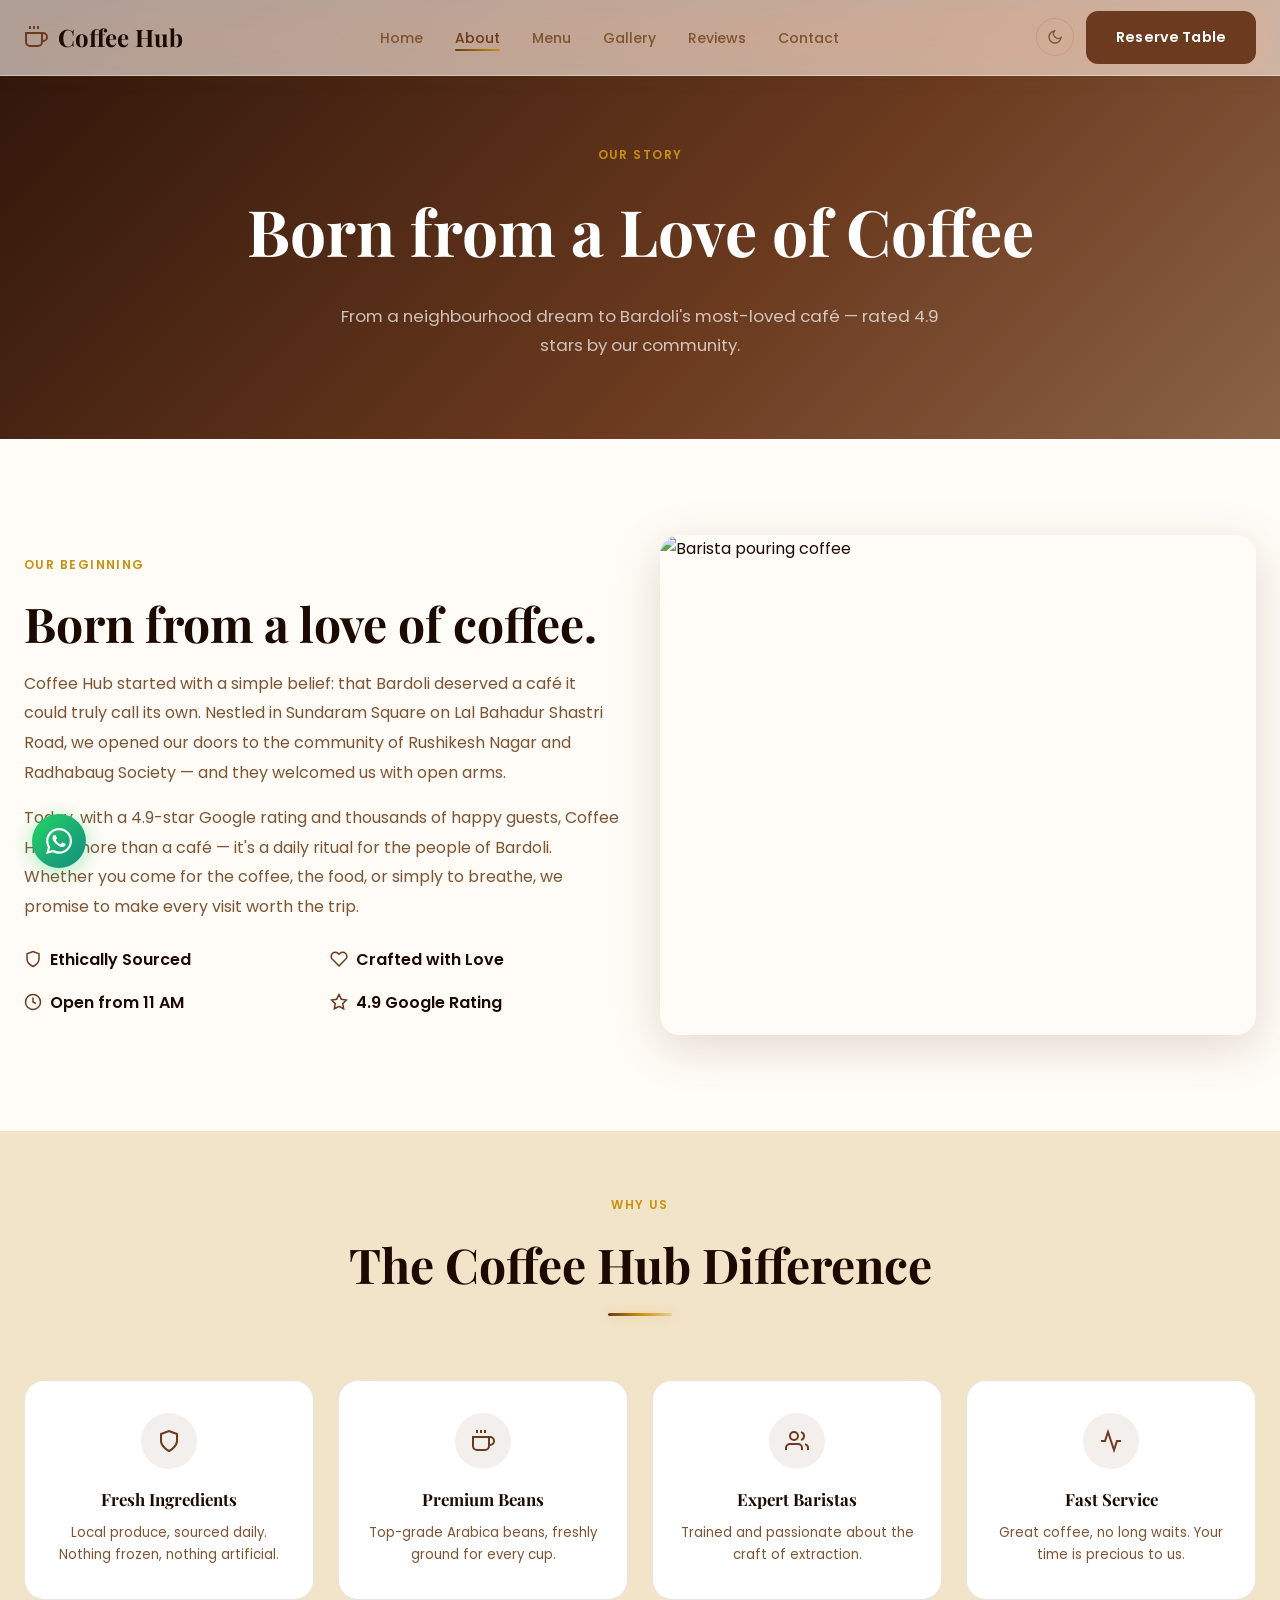
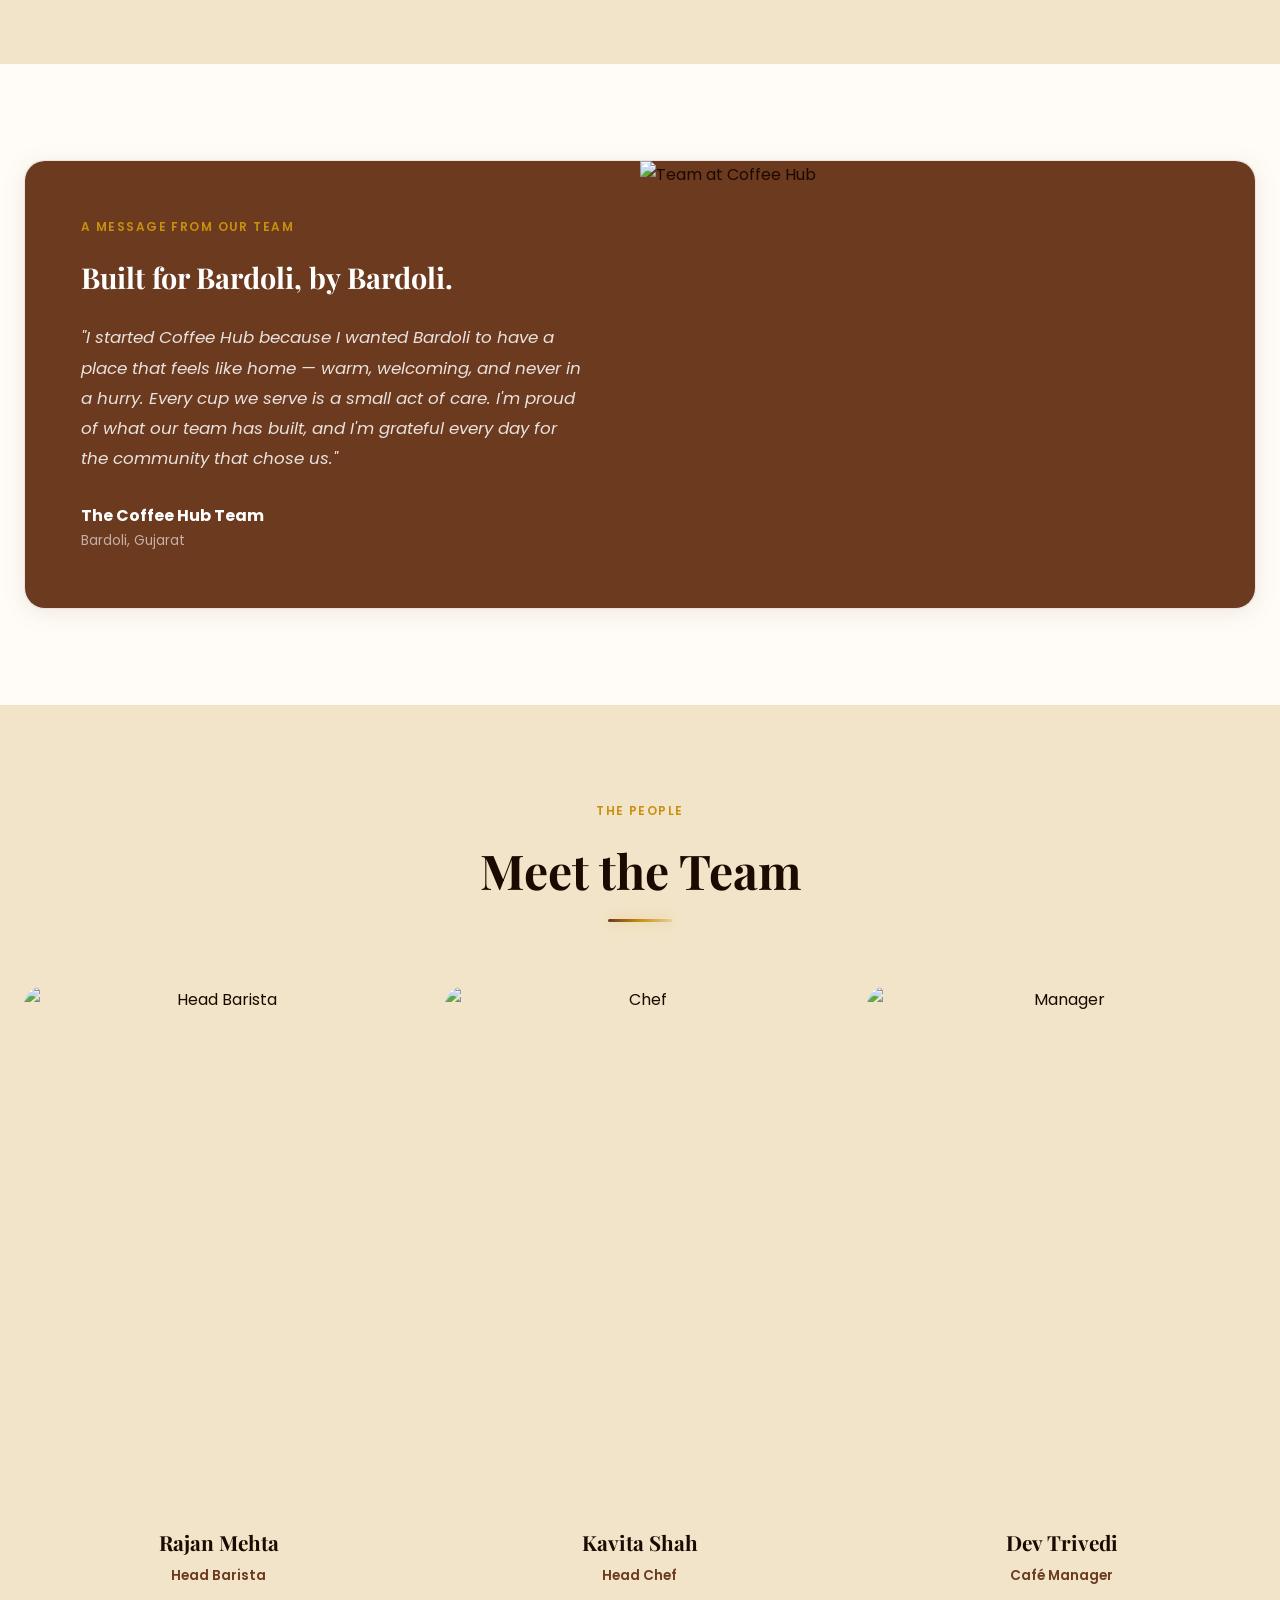
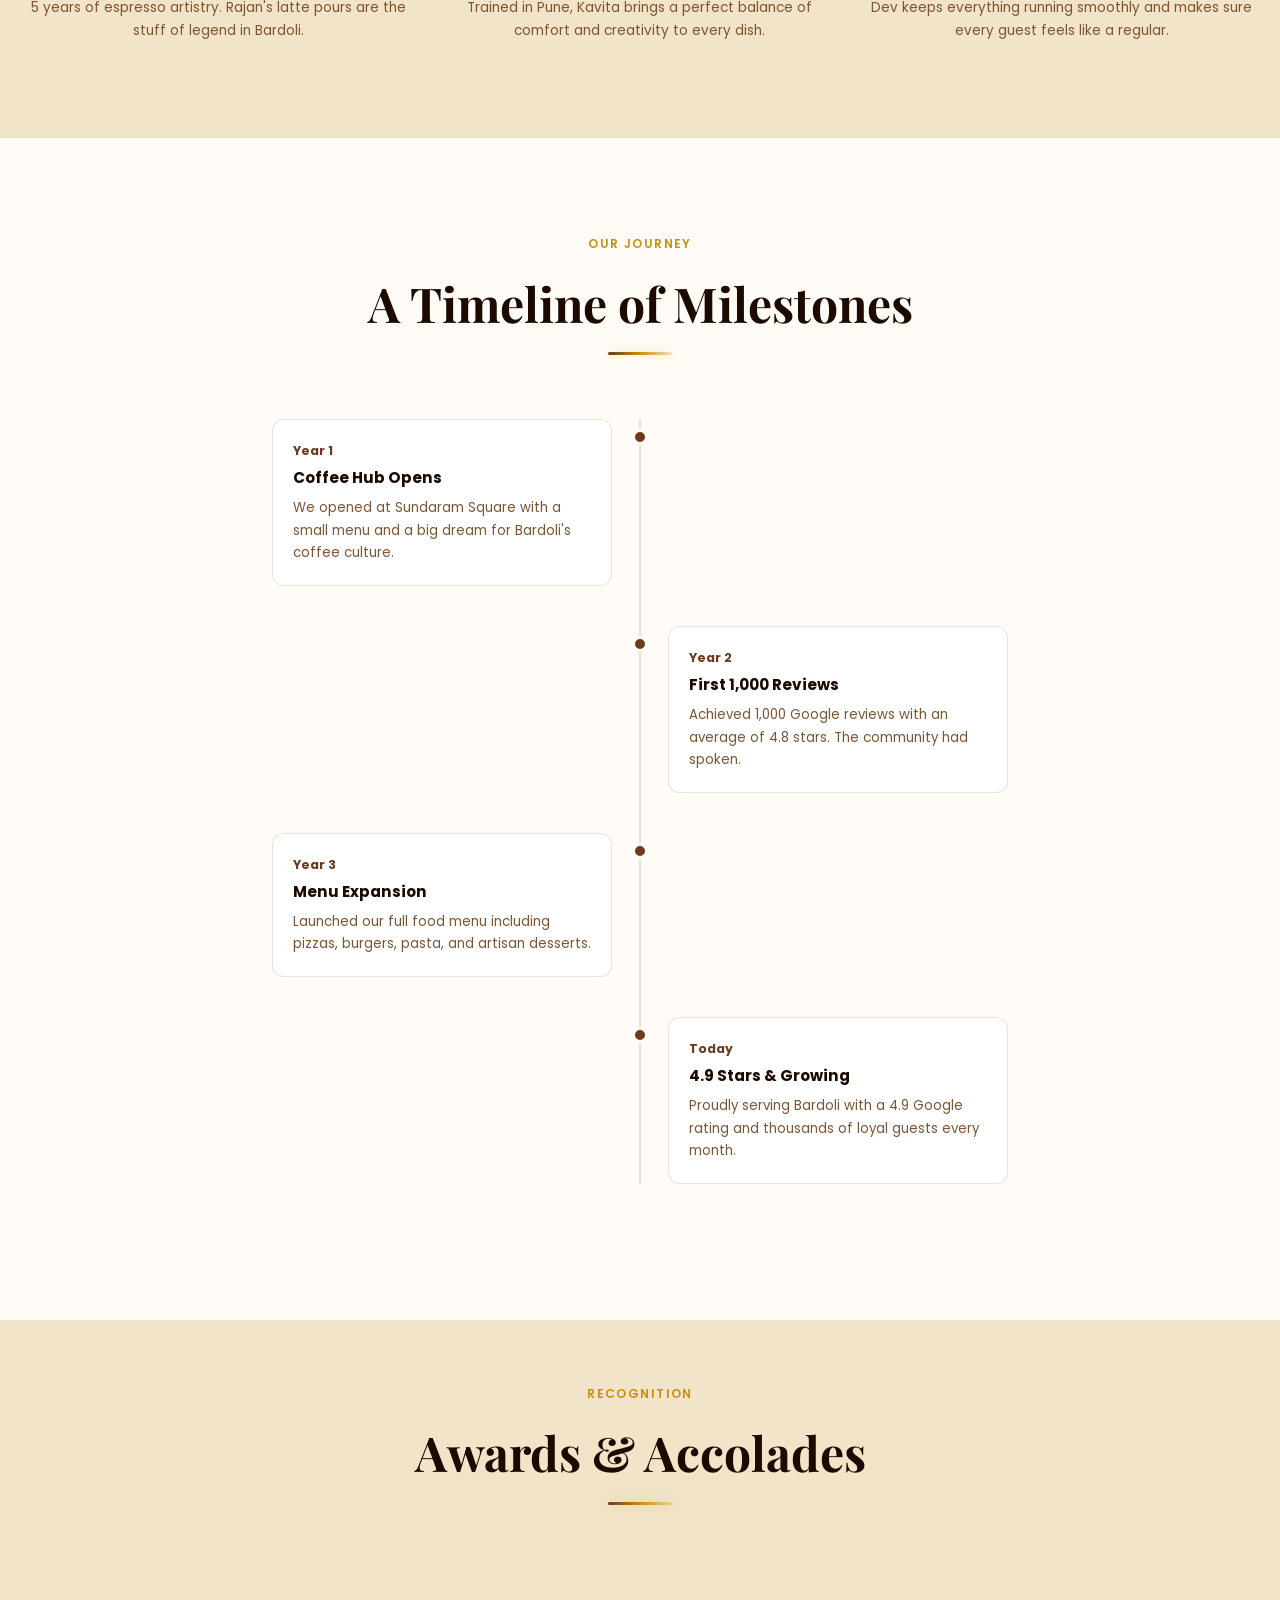
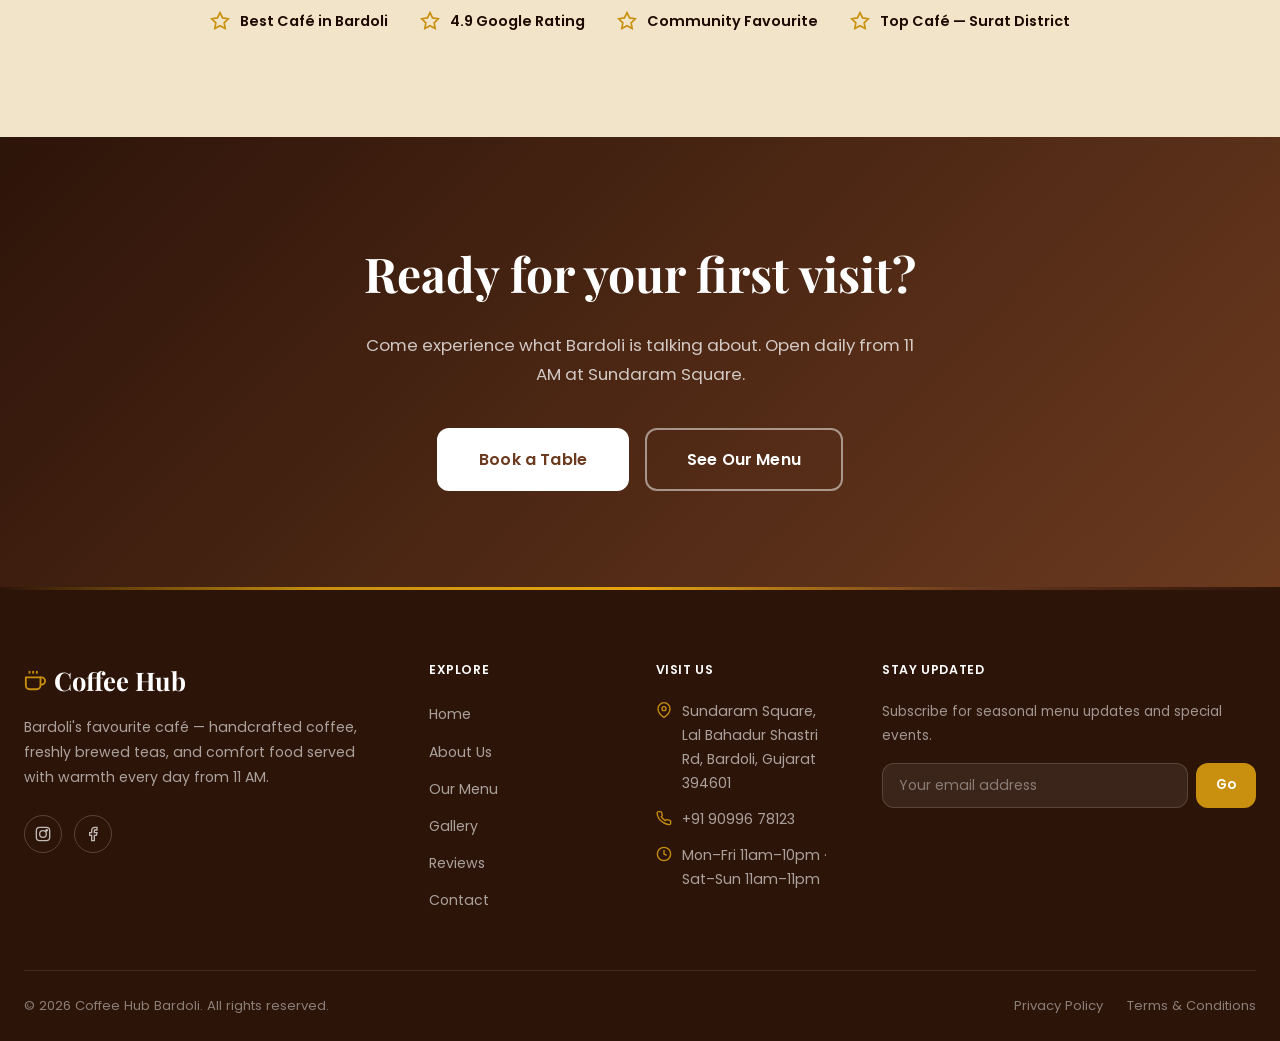
==== about.html @ a30bd694 "Add files via upload" ====
<!DOCTYPE html>
<html lang="en">

<head>
  <meta charset="UTF-8">
  <meta name="viewport" content="width=device-width, initial-scale=1.0">
  <title>About — Coffee Hub Bardoli</title>
  <meta name="description"
    content="Learn the story of Coffee Hub Bardoli — Bardoli's favourite 4.9-star café at Sundaram Square.">
  <link rel="icon" type="image/svg+xml" href="/favicon.svg">
  <link rel="preconnect" href="https://fonts.googleapis.com">
  <link rel="preconnect" href="https://fonts.gstatic.com" crossorigin>
  <link
    href="https://fonts.googleapis.com/css2?family=Playfair+Display:ital,wght@0,400;0,600;0,700;1,400&family=Poppins:wght@300;400;500;600&display=swap"
    rel="stylesheet">
  <link rel="stylesheet" href="/css/animations.css">
  <link rel="stylesheet" href="/css/style.css">
  <link rel="stylesheet" href="/css/responsive.css">
</head>

<body>

  <div id="loading-screen">
    <div class="loader-glow"></div>
    <div class="loader-inner">
      <div class="loader-icon-wrap">
        <div class="loader-ring"></div>
        <svg class="loader-cup-icon" viewBox="0 0 56 56" fill="none" width="56" height="56">
          <path d="M10 24h32l-4 22H14L10 24z" fill="rgba(200,144,14,0.9)"/>
          <path d="M42 30h5a7 7 0 0 1 0 14h-5" stroke="rgba(255,220,100,0.75)" stroke-width="2.5" stroke-linecap="round"/>
          <rect x="8" y="18" width="36" height="8" rx="4" fill="rgba(200,144,14,0.4)"/>
          <ellipse cx="26" cy="18" rx="13" ry="4" fill="rgba(255,255,255,0.1)"/>
        </svg>
        <div class="loader-steam-wrap">
          <div class="steam-wisp sw-1"></div>
          <div class="steam-wisp sw-2"></div>
          <div class="steam-wisp sw-3"></div>
        </div>
      </div>
      <h1 class="loader-logo-text"><span class="ll ll-1">C</span><span class="ll ll-2">o</span><span class="ll ll-3">f</span><span class="ll ll-4">f</span><span class="ll ll-5">e</span><span class="ll ll-6">e</span>&thinsp;<span class="ll ll-7">H</span><span class="ll ll-8">u</span><span class="ll ll-9">b</span></h1>
      <p class="loader-subtitle">Bardoli's Finest Café</p>
      <div class="loader-progress"><div class="loader-progress-fill"></div></div>
    </div>
  </div>
  <div id="scroll-progress"></div>

  <header class="navbar" id="navbar">
    <div class="nav-container">
      <a href="/" class="nav-logo"><svg width="24" height="24" viewBox="0 0 24 24" fill="none" stroke="currentColor"
          stroke-width="2">
          <path d="M18 8h1a4 4 0 0 1 0 8h-1" />
          <path d="M2 8h16v9a4 4 0 0 1-4 4H6a4 4 0 0 1-4-4V8z" />
          <line x1="6" y1="1" x2="6" y2="4" />
          <line x1="10" y1="1" x2="10" y2="4" />
          <line x1="14" y1="1" x2="14" y2="4" />
        </svg><span class="nav-logo-text">Coffee Hub</span></a>
      <nav>
        <ul class="nav-links">
          <li><a href="/">Home</a></li>
          <li><a href="/about.html" class="active">About</a></li>
          <li><a href="/menu.html">Menu</a></li>
          <li><a href="/gallery.html">Gallery</a></li>
          <li><a href="/reviews.html">Reviews</a></li>
          <li><a href="/contact.html">Contact</a></li>
        </ul>
      </nav>
      <div class="nav-actions"><button class="theme-btn" aria-label="Toggle theme"><svg class="theme-icon-moon"
            width="16" height="16" viewBox="0 0 24 24" fill="none" stroke="currentColor" stroke-width="2">
            <path d="M21 12.79A9 9 0 1 1 11.21 3 7 7 0 0 0 21 12.79z" />
          </svg><svg class="theme-icon-sun" width="16" height="16" viewBox="0 0 24 24" fill="none" stroke="currentColor"
            stroke-width="2" style="display:none">
            <circle cx="12" cy="12" r="5" />
            <line x1="12" y1="1" x2="12" y2="3" />
            <line x1="12" y1="21" x2="12" y2="23" />
          </svg></button><a href="/reservation.html" class="btn btn-primary">Reserve Table</a><button class="hamburger"
          id="hamburger" aria-label="Open menu"><span></span><span></span><span></span></button></div>
    </div>
  </header>
  <div class="mobile-menu-overlay" id="mobile-overlay"></div>
  <nav class="mobile-menu" id="mobile-menu"><a href="/">Home</a><a href="/about.html" class="active">About</a><a
      href="/menu.html">Menu</a><a href="/gallery.html">Gallery</a><a href="/reviews.html">Reviews</a><a
      href="/contact.html">Contact</a><a href="/reservation.html" class="btn btn-primary">Reserve a Table</a></nav>

  <!-- PAGE HEADER -->
  <div class="page-header">
    <div class="container page-header-content">
      <div class="page-header-tag">Our Story</div>
      <h1 class="page-header-title">Born from a Love of Coffee</h1>
      <p class="page-header-subtitle">From a neighbourhood dream to Bardoli's most-loved café — rated 4.9 stars by our
        community.</p>
    </div>
  </div>

  <!-- ORIGIN STORY -->
  <section class="section" style="background:var(--bg)">
    <div class="container">
      <div class="grid-2">
        <div class="reveal-left">
          <div class="section-tag">Our Beginning</div>
          <h2 class="section-title" style="text-align:left">Born from a love of coffee.</h2>
          <p style="color:var(--text-muted);margin-bottom:16px;line-height:1.85">Coffee Hub started with a simple
            belief: that Bardoli deserved a café it could truly call its own. Nestled in Sundaram Square on Lal Bahadur
            Shastri Road, we opened our doors to the community of Rushikesh Nagar and Radhabaug Society — and they
            welcomed us with open arms.</p>
          <p style="color:var(--text-muted);margin-bottom:24px;line-height:1.85">Today, with a 4.9-star Google rating
            and thousands of happy guests, Coffee Hub is more than a café — it's a daily ritual for the people of
            Bardoli. Whether you come for the coffee, the food, or simply to breathe, we promise to make every visit
            worth the trip.</p>
          <div style="display:grid;grid-template-columns:1fr 1fr;gap:16px;margin-top:24px">
            <div style="display:flex;align-items:center;gap:8px;font-weight:600"><svg width="18" height="18"
                viewBox="0 0 24 24" fill="none" stroke="var(--primary)" stroke-width="2">
                <path d="M12 22s8-4 8-10V5l-8-3-8 3v7c0 6 8 10 8 10z" />
              </svg>Ethically Sourced</div>
            <div style="display:flex;align-items:center;gap:8px;font-weight:600"><svg width="18" height="18"
                viewBox="0 0 24 24" fill="none" stroke="var(--primary)" stroke-width="2">
                <path
                  d="M20.84 4.61a5.5 5.5 0 0 0-7.78 0L12 5.67l-1.06-1.06a5.5 5.5 0 0 0-7.78 7.78l1.06 1.06L12 21.23l7.78-7.78 1.06-1.06a5.5 5.5 0 0 0 0-7.78z" />
              </svg>Crafted with Love</div>
            <div style="display:flex;align-items:center;gap:8px;font-weight:600"><svg width="18" height="18"
                viewBox="0 0 24 24" fill="none" stroke="var(--primary)" stroke-width="2">
                <circle cx="12" cy="12" r="10" />
                <polyline points="12 6 12 12 16 14" />
              </svg>Open from 11 AM</div>
            <div style="display:flex;align-items:center;gap:8px;font-weight:600"><svg width="18" height="18"
                viewBox="0 0 24 24" fill="none" stroke="var(--primary)" stroke-width="2">
                <polygon
                  points="12 2 15.09 8.26 22 9.27 17 14.14 18.18 21.02 12 17.77 5.82 21.02 7 14.14 2 9.27 8.91 8.26 12 2" />
              </svg>4.9 Google Rating</div>
          </div>
        </div>
        <div class="reveal-right">
          <img src="https://images.unsplash.com/photo-1600093463592-8e36ae95ef56?w=800&q=80"
            alt="Barista pouring coffee"
            style="border-radius:var(--radius-lg);width:100%;height:500px;object-fit:cover;box-shadow:var(--shadow-lg)">
        </div>
      </div>
    </div>
  </section>

  <!-- WHY CHOOSE US -->
  <section class="section-sm" style="background:var(--bg-light)">
    <div class="container">
      <div class="section-header reveal">
        <div class="section-tag">Why Us</div>
        <h2 class="section-title">The Coffee Hub Difference</h2>
        <div class="divider"></div>
      </div>
      <div class="diff-grid">
        <div class="diff-card reveal delay-100">
          <div class="diff-icon"><svg width="24" height="24" viewBox="0 0 24 24" fill="none" stroke="currentColor"
              stroke-width="2">
              <path d="M12 22s8-4 8-10V5l-8-3-8 3v7c0 6 8 10 8 10z" />
            </svg></div>
          <h3 class="diff-title">Fresh Ingredients</h3>
          <p class="diff-desc">Local produce, sourced daily. Nothing frozen, nothing artificial.</p>
        </div>
        <div class="diff-card reveal delay-200">
          <div class="diff-icon"><svg width="24" height="24" viewBox="0 0 24 24" fill="none" stroke="currentColor"
              stroke-width="2">
              <path d="M18 8h1a4 4 0 0 1 0 8h-1" />
              <path d="M2 8h16v9a4 4 0 0 1-4 4H6a4 4 0 0 1-4-4V8z" />
              <line x1="6" y1="1" x2="6" y2="4" />
              <line x1="10" y1="1" x2="10" y2="4" />
              <line x1="14" y1="1" x2="14" y2="4" />
            </svg></div>
          <h3 class="diff-title">Premium Beans</h3>
          <p class="diff-desc">Top-grade Arabica beans, freshly ground for every cup.</p>
        </div>
        <div class="diff-card reveal delay-300">
          <div class="diff-icon"><svg width="24" height="24" viewBox="0 0 24 24" fill="none" stroke="currentColor"
              stroke-width="2">
              <path d="M17 21v-2a4 4 0 0 0-4-4H5a4 4 0 0 0-4 4v2" />
              <circle cx="9" cy="7" r="4" />
              <path d="M23 21v-2a4 4 0 0 0-3-3.87" />
              <path d="M16 3.13a4 4 0 0 1 0 7.75" />
            </svg></div>
          <h3 class="diff-title">Expert Baristas</h3>
          <p class="diff-desc">Trained and passionate about the craft of extraction.</p>
        </div>
        <div class="diff-card reveal delay-400">
          <div class="diff-icon"><svg width="24" height="24" viewBox="0 0 24 24" fill="none" stroke="currentColor"
              stroke-width="2">
              <polyline points="22 12 18 12 15 21 9 3 6 12 2 12" />
            </svg></div>
          <h3 class="diff-title">Fast Service</h3>
          <p class="diff-desc">Great coffee, no long waits. Your time is precious to us.</p>
        </div>
      </div>
    </div>
  </section>

  <!-- FOUNDER MESSAGE -->
  <section class="section" style="background:var(--bg)">
    <div class="container">
      <div class="card reveal" style="overflow:visible">
        <div
          style="display:grid;grid-template-columns:1fr 1fr;border-radius:var(--radius-lg);overflow:hidden;background:var(--primary)">
          <div style="padding:56px;display:flex;flex-direction:column;justify-content:center">
            <div
              style="font-size:0.75rem;font-weight:600;letter-spacing:.12em;text-transform:uppercase;color:var(--accent);margin-bottom:16px">
              A Message from Our Team</div>
            <h2 style="font-family:var(--font-serif);font-size:1.8rem;color:#fff;margin-bottom:20px">Built for Bardoli,
              by Bardoli.</h2>
            <p
              style="color:rgba(255,255,255,.85);font-style:italic;font-size:1.05rem;line-height:1.8;margin-bottom:28px">
              "I started Coffee Hub because I wanted Bardoli to have a place that feels like home — warm, welcoming, and
              never in a hurry. Every cup we serve is a small act of care. I'm proud of what our team has built, and I'm
              grateful every day for the community that chose us."</p>
            <div>
              <div style="font-weight:700;color:#fff;font-size:1rem">The Coffee Hub Team</div>
              <div style="color:rgba(255,255,255,.6);font-size:.85rem">Bardoli, Gujarat</div>
            </div>
          </div>
          <div><img src="https://images.unsplash.com/photo-1556910103-1c02745a872f?w=800&q=80" alt="Team at Coffee Hub"
              style="width:100%;height:100%;object-fit:cover;min-height:400px"></div>
        </div>
      </div>
    </div>
  </section>

  <!-- TEAM -->
  <section class="section" style="background:var(--bg-light)">
    <div class="container">
      <div class="section-header reveal">
        <div class="section-tag">The People</div>
        <h2 class="section-title">Meet the Team</h2>
        <div class="divider"></div>
      </div>
      <div class="team-grid">
        <div class="team-card reveal delay-100">
          <div class="team-img-wrap"><img src="https://images.unsplash.com/photo-1554151228-14d9def656e4?w=600&q=80"
              alt="Head Barista">
            <div class="team-overlay"></div>
          </div>
          <h3 class="team-name">Rajan Mehta</h3>
          <div class="team-role">Head Barista</div>
          <p class="team-bio">5 years of espresso artistry. Rajan's latte pours are the stuff of legend in Bardoli.</p>
        </div>
        <div class="team-card reveal delay-200">
          <div class="team-img-wrap"><img src="https://images.unsplash.com/photo-1438761681033-6461ffad8d80?w=600&q=80"
              alt="Chef">
            <div class="team-overlay"></div>
          </div>
          <h3 class="team-name">Kavita Shah</h3>
          <div class="team-role">Head Chef</div>
          <p class="team-bio">Trained in Pune, Kavita brings a perfect balance of comfort and creativity to every dish.
          </p>
        </div>
        <div class="team-card reveal delay-300">
          <div class="team-img-wrap"><img src="https://images.unsplash.com/photo-1507003211169-0a1dd7228f2d?w=600&q=80"
              alt="Manager">
            <div class="team-overlay"></div>
          </div>
          <h3 class="team-name">Dev Trivedi</h3>
          <div class="team-role">Café Manager</div>
          <p class="team-bio">Dev keeps everything running smoothly and makes sure every guest feels like a regular.</p>
        </div>
      </div>
    </div>
  </section>

  <!-- TIMELINE -->
  <section class="section" style="background:var(--bg)">
    <div class="container">
      <div class="section-header reveal">
        <div class="section-tag">Our Journey</div>
        <h2 class="section-title">A Timeline of Milestones</h2>
        <div class="divider"></div>
      </div>
      <div class="timeline">
        <div class="timeline-item reveal">
          <div class="timeline-dot"></div>
          <div class="timeline-content">
            <div class="timeline-year">Year 1</div>
            <div class="timeline-title">Coffee Hub Opens</div>
            <div class="timeline-desc">We opened at Sundaram Square with a small menu and a big dream for Bardoli's
              coffee culture.</div>
          </div>
        </div>
        <div class="timeline-item reveal">
          <div class="timeline-dot"></div>
          <div class="timeline-content">
            <div class="timeline-year">Year 2</div>
            <div class="timeline-title">First 1,000 Reviews</div>
            <div class="timeline-desc">Achieved 1,000 Google reviews with an average of 4.8 stars. The community had
              spoken.</div>
          </div>
        </div>
        <div class="timeline-item reveal">
          <div class="timeline-dot"></div>
          <div class="timeline-content">
            <div class="timeline-year">Year 3</div>
            <div class="timeline-title">Menu Expansion</div>
            <div class="timeline-desc">Launched our full food menu including pizzas, burgers, pasta, and artisan
              desserts.</div>
          </div>
        </div>
        <div class="timeline-item reveal">
          <div class="timeline-dot"></div>
          <div class="timeline-content">
            <div class="timeline-year">Today</div>
            <div class="timeline-title">4.9 Stars &amp; Growing</div>
            <div class="timeline-desc">Proudly serving Bardoli with a 4.9 Google rating and thousands of loyal guests
              every month.</div>
          </div>
        </div>
      </div>
    </div>
  </section>

  <!-- AWARDS -->
  <section class="section-sm" style="background:var(--bg-light)">
    <div class="container">
      <div class="section-header reveal">
        <div class="section-tag">Recognition</div>
        <h2 class="section-title">Awards &amp; Accolades</h2>
        <div class="divider"></div>
      </div>
      <div class="awards-row reveal">
        <div class="award-item"><svg width="20" height="20" viewBox="0 0 24 24" fill="none" stroke="currentColor"
            stroke-width="2">
            <polygon
              points="12 2 15.09 8.26 22 9.27 17 14.14 18.18 21.02 12 17.77 5.82 21.02 7 14.14 2 9.27 8.91 8.26 12 2" />
          </svg>Best Café in Bardoli</div>
        <div class="award-item"><svg width="20" height="20" viewBox="0 0 24 24" fill="none" stroke="currentColor"
            stroke-width="2">
            <polygon
              points="12 2 15.09 8.26 22 9.27 17 14.14 18.18 21.02 12 17.77 5.82 21.02 7 14.14 2 9.27 8.91 8.26 12 2" />
          </svg>4.9 Google Rating</div>
        <div class="award-item"><svg width="20" height="20" viewBox="0 0 24 24" fill="none" stroke="currentColor"
            stroke-width="2">
            <polygon
              points="12 2 15.09 8.26 22 9.27 17 14.14 18.18 21.02 12 17.77 5.82 21.02 7 14.14 2 9.27 8.91 8.26 12 2" />
          </svg>Community Favourite</div>
        <div class="award-item"><svg width="20" height="20" viewBox="0 0 24 24" fill="none" stroke="currentColor"
            stroke-width="2">
            <polygon
              points="12 2 15.09 8.26 22 9.27 17 14.14 18.18 21.02 12 17.77 5.82 21.02 7 14.14 2 9.27 8.91 8.26 12 2" />
          </svg>Top Café — Surat District</div>
      </div>
    </div>
  </section>

  <!-- CTA -->
  <section class="cta-section">
    <div class="container cta-content reveal">
      <h2 class="cta-title">Ready for your first visit?</h2>
      <p class="cta-subtitle">Come experience what Bardoli is talking about. Open daily from 11 AM at Sundaram Square.
      </p>
      <div class="cta-actions"><a href="/reservation.html" class="btn btn-white btn-lg">Book a Table</a><a
          href="/menu.html" class="btn btn-outline btn-lg" style="border-color:rgba(255,255,255,.5);color:#fff">See Our
          Menu</a></div>
    </div>
  </section>

  <!-- FOOTER -->
  <footer class="footer">
    <div class="container">
      <div class="footer-grid">
        <div>
          <div class="footer-logo"><svg width="22" height="22" viewBox="0 0 24 24" fill="none" stroke="currentColor"
              stroke-width="2">
              <path d="M18 8h1a4 4 0 0 1 0 8h-1" />
              <path d="M2 8h16v9a4 4 0 0 1-4 4H6a4 4 0 0 1-4-4V8z" />
              <line x1="6" y1="1" x2="6" y2="4" />
              <line x1="10" y1="1" x2="10" y2="4" />
              <line x1="14" y1="1" x2="14" y2="4" />
            </svg>Coffee Hub</div>
          <p class="footer-desc">Bardoli's favourite café — handcrafted coffee, freshly brewed teas, and comfort food
            served with warmth every day from 11 AM.</p>
          <div class="social-links"><a href="#" class="social-link"><svg width="16" height="16" viewBox="0 0 24 24"
                fill="none" stroke="currentColor" stroke-width="2">
                <rect x="2" y="2" width="20" height="20" rx="5" />
                <circle cx="12" cy="12" r="5" />
                <circle cx="17.5" cy="6.5" r="1" fill="currentColor" />
              </svg></a><a href="#" class="social-link"><svg width="16" height="16" viewBox="0 0 24 24" fill="none"
                stroke="currentColor" stroke-width="2">
                <path d="M18 2h-3a5 5 0 0 0-5 5v3H7v4h3v8h4v-8h3l1-4h-4V7a1 1 0 0 1 1-1h3z" />
              </svg></a></div>
        </div>
        <div>
          <h4 class="footer-heading">Explore</h4>
          <ul class="footer-links">
            <li><a href="/">Home</a></li>
            <li><a href="/about.html">About Us</a></li>
            <li><a href="/menu.html">Our Menu</a></li>
            <li><a href="/gallery.html">Gallery</a></li>
            <li><a href="/reviews.html">Reviews</a></li>
            <li><a href="/contact.html">Contact</a></li>
          </ul>
        </div>
        <div>
          <h4 class="footer-heading">Visit Us</h4>
          <ul class="footer-contact">
            <li><svg width="16" height="16" viewBox="0 0 24 24" fill="none" stroke="currentColor" stroke-width="2">
                <path d="M21 10c0 7-9 13-9 13s-9-6-9-13a9 9 0 0 1 18 0z" />
                <circle cx="12" cy="10" r="3" />
              </svg>Sundaram Square, Lal Bahadur Shastri Rd, Bardoli, Gujarat 394601</li>
            <li><svg width="16" height="16" viewBox="0 0 24 24" fill="none" stroke="currentColor" stroke-width="2">
                <path
                  d="M22 16.92v3a2 2 0 0 1-2.18 2 19.79 19.79 0 0 1-8.63-3.07A19.5 19.5 0 0 1 4.69 13.27 19.79 19.79 0 0 1 1.61 4.7 2 2 0 0 1 3.6 2.48h3a2 2 0 0 1 2 1.72 12.84 12.84 0 0 0 .7 2.81 2 2 0 0 1-.45 2.11L7.91 10a16 16 0 0 0 6 6l.97-.97a2 2 0 0 1 2.11-.45 12.84 12.84 0 0 0 2.81.7A2 2 0 0 1 21.73 17z" />
              </svg>+91 90996 78123</li>
            <li><svg width="16" height="16" viewBox="0 0 24 24" fill="none" stroke="currentColor" stroke-width="2">
                <circle cx="12" cy="12" r="10" />
                <polyline points="12 6 12 12 16 14" />
              </svg>Mon–Fri 11am–10pm · Sat–Sun 11am–11pm</li>
          </ul>
        </div>
        <div>
          <h4 class="footer-heading">Stay Updated</h4>
          <p style="font-size:.85rem;color:rgba(255,255,255,.55);margin-bottom:16px">Subscribe for seasonal menu updates
            and special events.</p>
          <form class="newsletter-form"><input type="email" class="newsletter-input" placeholder="Your email address"
              required><button type="submit" class="newsletter-btn">Go</button></form>
        </div>
      </div>
      <div class="footer-bottom">
        <p>&copy; 2026 Coffee Hub Bardoli. All rights reserved.</p>
        <div class="footer-legal"><a href="#">Privacy Policy</a><a href="#">Terms &amp; Conditions</a></div>
      </div>
    </div>
  </footer>
  <button id="back-to-top" aria-label="Back to top"><svg width="20" height="20" viewBox="0 0 24 24" fill="none"
      stroke="currentColor" stroke-width="2.5">
      <polyline points="18 15 12 9 6 15" />
    </svg></button>
  <div id="cursor-glow"></div>
  <a id="whatsapp-btn" href="https://wa.me/919099678123?text=Hi%2C%20I%27d%20like%20to%20know%20more%20about%20Coffee%20Hub%20Bardoli!" target="_blank" rel="noopener" aria-label="Chat on WhatsApp">
    <svg viewBox="0 0 24 24" width="26" height="26" fill="currentColor"><path d="M17.472 14.382c-.297-.149-1.758-.867-2.03-.967-.273-.099-.471-.148-.67.15-.197.297-.767.966-.94 1.164-.173.199-.347.223-.644.075-.297-.15-1.255-.463-2.39-1.475-.883-.788-1.48-1.761-1.653-2.059-.173-.297-.018-.458.13-.606.134-.133.298-.347.446-.52.149-.174.198-.298.298-.497.099-.198.05-.371-.025-.52-.075-.149-.669-1.612-.916-2.207-.242-.579-.487-.5-.669-.51-.173-.008-.371-.01-.57-.01-.198 0-.52.074-.792.372-.272.297-1.04 1.016-1.04 2.479 0 1.462 1.065 2.875 1.213 3.074.149.198 2.096 3.2 5.077 4.487.709.306 1.262.489 1.694.625.712.227 1.36.195 1.871.118.571-.085 1.758-.719 2.006-1.413.248-.694.248-1.289.173-1.413-.074-.124-.272-.198-.57-.347m-5.421 7.403h-.004a9.87 9.87 0 01-5.031-1.378l-.361-.214-3.741.982.998-3.648-.235-.374a9.86 9.86 0 01-1.51-5.26c.001-5.45 4.436-9.884 9.888-9.884 2.64 0 5.122 1.03 6.988 2.898a9.825 9.825 0 012.893 6.994c-.003 5.45-4.437 9.884-9.885 9.884m8.413-18.297A11.815 11.815 0 0012.05 0C5.495 0 .16 5.335.157 11.892c0 2.096.547 4.142 1.588 5.945L.057 24l6.305-1.654a11.882 11.882 0 005.683 1.448h.005c6.554 0 11.89-5.335 11.893-11.893a11.821 11.821 0 00-3.48-8.413Z"/></svg>
  </a>
  <script src="/js/script.js"></script>
</body>

</html>
---- css/animations.css ----
/* =============================================
   COFFEE HUB BARDOLI — Animations
   ============================================= */

/* --- Loader Keyframes --- */
@keyframes loaderGlowPulse {
  0%, 100% { transform: translate(-50%, -50%) scale(1);    opacity: 0.7; }
  50%       { transform: translate(-50%, -50%) scale(1.22); opacity: 1;   }
}

@keyframes loaderSpin {
  to { transform: rotate(360deg); }
}

@keyframes loaderCupFloat {
  0%, 100% { transform: translateY(0px);  }
  50%       { transform: translateY(-8px); }
}

@keyframes loaderSteam {
  0%   { transform: translateY(0)     scaleX(1);   opacity: 0;   }
  15%  { opacity: 0.75; }
  70%  { opacity: 0.25; }
  100% { transform: translateY(-30px) scaleX(0.15); opacity: 0;  }
}

@keyframes loaderLetterIn {
  to { opacity: 1; transform: translateY(0); }
}

@keyframes loaderSubtitleIn {
  from { opacity: 0; transform: translateY(6px); }
  to   { opacity: 1; transform: translateY(0);   }
}

@keyframes blink {

  0%,
  100% {
    opacity: 1;
  }

  50% {
    opacity: 0;
  }
}

@keyframes loadBar {
  from {
    width: 0;
  }

  to {
    width: 100%;
  }
}

@keyframes fadeIn {
  from {
    opacity: 0;
  }

  to {
    opacity: 1;
  }
}

@keyframes fadeUp {
  from {
    opacity: 0;
    transform: translateY(30px);
  }

  to {
    opacity: 1;
    transform: translateY(0);
  }
}

@keyframes fadeDown {
  from {
    opacity: 0;
    transform: translateY(-20px);
  }

  to {
    opacity: 1;
    transform: translateY(0);
  }
}

@keyframes slideLeft {
  from {
    opacity: 0;
    transform: translateX(40px);
  }

  to {
    opacity: 1;
    transform: translateX(0);
  }
}

@keyframes slideRight {
  from {
    opacity: 0;
    transform: translateX(-40px);
  }

  to {
    opacity: 1;
    transform: translateX(0);
  }
}

@keyframes zoomIn {
  from {
    opacity: 0;
    transform: scale(0.92);
  }

  to {
    opacity: 1;
    transform: scale(1);
  }
}

@keyframes floatCup {

  0%,
  100% {
    transform: translateY(0) rotate(-4deg);
  }

  50% {
    transform: translateY(-18px) rotate(4deg);
  }
}

@keyframes ripple {
  0% {
    transform: scale(0);
    opacity: 0.6;
  }

  100% {
    transform: scale(3);
    opacity: 0;
  }
}

@keyframes shimmer {
  0% {
    background-position: -200% 0;
  }

  100% {
    background-position: 200% 0;
  }
}

@keyframes pulse {

  0%,
  100% {
    transform: scale(1);
  }

  50% {
    transform: scale(1.05);
  }
}

@keyframes spin {
  to {
    transform: rotate(360deg);
  }
}

@keyframes slideMenuIn {
  from {
    opacity: 0;
    transform: translateY(-10px);
  }

  to {
    opacity: 1;
    transform: translateY(0);
  }
}

/* --- Applied Animations --- */
.animate-fade-in {
  animation: fadeIn 0.8s ease both;
}

.animate-fade-up {
  animation: fadeUp 0.7s ease both;
}

.animate-fade-down {
  animation: fadeDown 0.6s ease both;
}

.animate-slide-left {
  animation: slideLeft 0.7s ease both;
}

.animate-slide-right {
  animation: slideRight 0.7s ease both;
}

.animate-zoom-in {
  animation: zoomIn 0.6s ease both;
}

/* Hero animations */
.hero-badge {
  animation: fadeDown 0.8s ease 0.2s both;
}

.hero-title {
  animation: fadeUp 0.9s ease 0.3s both;
}

.hero-typing {
  animation: fadeUp 0.9s ease 0.5s both;
}

.hero-actions {
  animation: fadeUp 0.9s ease 0.7s both;
}

/* Floating coffee cup */
.floating-cup {
  animation: floatCup 4s ease-in-out infinite;
  filter: drop-shadow(0 8px 16px rgba(107, 58, 31, 0.25));
}

/* Ripple button effect */
.btn {
  position: relative;
  overflow: hidden;
}

.btn .ripple-effect {
  position: absolute;
  border-radius: 50%;
  background: rgba(255, 255, 255, 0.25);
  pointer-events: none;
  animation: ripple 0.6s linear;
}

/* Delay helpers */
.delay-100 {
  animation-delay: 0.1s !important;
  transition-delay: 0.1s !important;
}

.delay-200 {
  animation-delay: 0.2s !important;
  transition-delay: 0.2s !important;
}

.delay-300 {
  animation-delay: 0.3s !important;
  transition-delay: 0.3s !important;
}

.delay-400 {
  animation-delay: 0.4s !important;
  transition-delay: 0.4s !important;
}

.delay-500 {
  animation-delay: 0.5s !important;
  transition-delay: 0.5s !important;
}

.delay-600 {
  animation-delay: 0.6s !important;
  transition-delay: 0.6s !important;
}

/* Skeleton loading */
.skeleton {
  background: linear-gradient(90deg, var(--bg-light) 25%, rgba(255, 255, 255, 0.5) 50%, var(--bg-light) 75%);
  background-size: 200% 100%;
  animation: shimmer 1.5s infinite;
  border-radius: var(--radius);
}

/* Hover effects */
.hover-lift {
  transition: transform 0.3s, box-shadow 0.3s;
}

.hover-lift:hover {
  transform: translateY(-6px);
  box-shadow: 0 12px 32px rgba(107, 58, 31, 0.18);
}

/* --- WhatsApp pulse --- */
@keyframes waPulse {
  0%, 100% { box-shadow: 0 4px 20px rgba(37, 211, 102, 0.4); }
  50%       { box-shadow: 0 4px 20px rgba(37, 211, 102, 0.4), 0 0 0 10px rgba(37, 211, 102, 0.1); }
}

/* --- Section tag shine sweep --- */
@keyframes tagShine {
  from { left: -120%; }
  to   { left:  150%; }
}

/* --- Hero scroll hint bounce --- */
@keyframes scrollHintBounce {
  0%, 100% { transform: translateX(-50%) translateY(0); opacity: 0.55; }
  50%       { transform: translateX(-50%) translateY(8px);  opacity: 0.9; }
}
---- css/style.css ----
/* =============================================
   COFFEE HUB BARDOLI — Main Stylesheet
   ============================================= */

/* --- CSS Variables --- */
:root {
  --primary: #6B3A1F;
  --primary-dark: #2D1409;
  --accent: #C8900E;
  --bg: #FFFCF7;
  --bg-light: #F2E4C8;
  --text: #1C0900;
  --text-muted: #7D5432;
  --card-bg: #FFFFFF;
  --border: rgba(107, 58, 31, 0.14);
  --shadow: 0 4px 24px rgba(107, 58, 31, 0.10);
  --shadow-lg: 0 12px 48px rgba(107, 58, 31, 0.18);
  --radius: 12px;
  --radius-lg: 20px;
  --font-serif: 'Playfair Display', Georgia, serif;
  --font-sans: 'Poppins', system-ui, sans-serif;
  --transition: all 0.3s cubic-bezier(0.4, 0, 0.2, 1);
  --navbar-height: 76px;
}

.dark {
  --bg: #130800;
  --bg-light: #1E0E04;
  --text: #F2E4C8;
  --text-muted: #C89040;
  --card-bg: #1C0E04;
  --border: rgba(200, 144, 14, 0.18);
  --shadow: 0 4px 24px rgba(0, 0, 0, 0.55);
  --shadow-lg: 0 12px 48px rgba(0, 0, 0, 0.70);
}

/* --- Reset & Base --- */
*,
*::before,
*::after {
  box-sizing: border-box;
  margin: 0;
  padding: 0;
}

html {
  scroll-behavior: smooth;
  font-size: 16px;
}

body {
  font-family: var(--font-sans);
  background: var(--bg);
  color: var(--text);
  line-height: 1.7;
  transition: background 0.3s, color 0.3s;
  overflow-x: hidden;
}

img {
  max-width: 100%;
  height: auto;
  display: block;
}

a {
  text-decoration: none;
  color: inherit;
}

ul {
  list-style: none;
}

input,
textarea,
select,
button {
  font-family: var(--font-sans);
}

/* --- Scroll Progress Bar --- */
#scroll-progress {
  position: fixed;
  top: 0;
  left: 0;
  height: 3px;
  background: linear-gradient(90deg, var(--primary), var(--accent));
  z-index: 9999;
  width: 0%;
  transition: width 0.1s linear;
}

/* --- Loading Screen --- */
#loading-screen {
  position: fixed;
  inset: 0;
  background: radial-gradient(ellipse at 50% 45%, #2D1C0A 0%, #160900 55%, #0C0400 100%);
  display: flex;
  align-items: center;
  justify-content: center;
  z-index: 10000;
  transition: opacity 0.65s ease, visibility 0.65s ease;
  overflow: hidden;
}

#loading-screen.hidden {
  opacity: 0;
  visibility: hidden;
  pointer-events: none;
}

.loader-glow {
  position: absolute;
  width: 560px;
  height: 560px;
  border-radius: 50%;
  background: radial-gradient(circle, rgba(200, 144, 14, 0.15) 0%, transparent 68%);
  top: 50%;
  left: 50%;
  transform: translate(-50%, -50%);
  animation: loaderGlowPulse 3.2s ease-in-out infinite;
  pointer-events: none;
}

.loader-inner {
  position: relative;
  display: flex;
  flex-direction: column;
  align-items: center;
}

.loader-icon-wrap {
  position: relative;
  width: 80px;
  height: 80px;
  display: flex;
  align-items: center;
  justify-content: center;
  margin-bottom: 36px;
}

.loader-ring {
  position: absolute;
  inset: -16px;
  border-radius: 50%;
  border: 1.5px solid transparent;
  border-top-color: rgba(200, 144, 14, 0.8);
  border-right-color: rgba(200, 144, 14, 0.25);
  animation: loaderSpin 2.2s linear infinite;
}

.loader-ring::after {
  content: '';
  position: absolute;
  inset: 8px;
  border-radius: 50%;
  border: 1px solid transparent;
  border-bottom-color: rgba(200, 144, 14, 0.45);
  animation: loaderSpin 1.6s linear infinite reverse;
}

.loader-cup-icon {
  animation: loaderCupFloat 2.6s ease-in-out infinite;
  filter: drop-shadow(0 6px 20px rgba(200, 144, 14, 0.45));
}

.loader-steam-wrap {
  position: absolute;
  top: -10px;
  left: 50%;
  transform: translateX(-50%);
  display: flex;
  gap: 9px;
}

.steam-wisp {
  width: 3px;
  border-radius: 3px;
  background: linear-gradient(to top, rgba(255, 255, 255, 0.55), transparent);
  animation: loaderSteam 1.9s ease-in-out infinite;
}

.sw-1 {
  height: 18px;
  animation-delay: 0s;
}

.sw-2 {
  height: 26px;
  animation-delay: 0.38s;
}

.sw-3 {
  height: 16px;
  animation-delay: 0.76s;
}

.loader-logo-text {
  font-family: var(--font-serif);
  font-size: clamp(2.5rem, 7vw, 3.5rem);
  font-weight: 700;
  color: #fff;
  letter-spacing: 0.03em;
  margin: 0 0 10px;
  display: flex;
  align-items: baseline;
  line-height: 1;
}

.ll {
  display: inline-block;
  opacity: 0;
  transform: translateY(22px);
  animation: loaderLetterIn 0.55s cubic-bezier(0.34, 1.4, 0.64, 1) forwards;
}

.ll-1 {
  animation-delay: 0.10s;
}

.ll-2 {
  animation-delay: 0.18s;
}

.ll-3 {
  animation-delay: 0.26s;
}

.ll-4 {
  animation-delay: 0.34s;
}

.ll-5 {
  animation-delay: 0.42s;
}

.ll-6 {
  animation-delay: 0.50s;
}

.ll-7 {
  animation-delay: 0.64s;
}

.ll-8 {
  animation-delay: 0.72s;
}

.ll-9 {
  animation-delay: 0.80s;
}

.loader-subtitle {
  font-size: 0.7rem;
  font-weight: 400;
  letter-spacing: 0.28em;
  text-transform: uppercase;
  color: rgba(200, 144, 14, 0.85);
  margin: 0 0 44px;
  opacity: 0;
  animation: loaderSubtitleIn 0.6s ease 1.1s forwards;
}

.loader-progress {
  width: 160px;
  height: 2px;
  background: rgba(255, 255, 255, 0.08);
  border-radius: 2px;
  overflow: hidden;
}

.loader-progress-fill {
  height: 100%;
  width: 0;
  background: linear-gradient(90deg, rgba(200, 144, 14, 0.4), #C8900E, rgba(255, 210, 80, 0.9));
  border-radius: 2px;
  animation: loadBar 2.1s cubic-bezier(0.4, 0, 0.2, 1) forwards;
  box-shadow: 0 0 10px rgba(200, 144, 14, 0.7);
}

/* --- Navbar (Glassmorphism) --- */
.navbar {
  position: fixed;
  top: 0;
  left: 0;
  right: 0;
  z-index: 1000;
  height: var(--navbar-height);
  transition: background 0.4s ease, box-shadow 0.4s ease, border-color 0.4s ease;
  background: rgba(255, 252, 247, 0.60);
  backdrop-filter: blur(22px) saturate(180%);
  -webkit-backdrop-filter: blur(22px) saturate(180%);
  border-bottom: 1px solid rgba(255, 255, 255, 0.35);
  box-shadow: 0 1px 0 rgba(107, 58, 31, 0.06), 0 4px 20px rgba(107, 58, 31, 0.05);
}

.navbar.scrolled {
  background: rgba(255, 252, 247, 0.85);
  border-bottom: 1px solid rgba(107, 58, 31, 0.13);
  box-shadow: 0 1px 0 rgba(107, 58, 31, 0.09), 0 8px 32px rgba(107, 58, 31, 0.10);
}

.dark .navbar {
  background: rgba(19, 8, 0, 0.55);
  border-bottom: 1px solid rgba(200, 144, 14, 0.10);
  box-shadow: 0 1px 0 rgba(200, 144, 14, 0.06), 0 4px 20px rgba(0, 0, 0, 0.28);
}

.dark .navbar.scrolled {
  background: rgba(19, 8, 0, 0.82);
  border-bottom: 1px solid rgba(200, 144, 14, 0.18);
  box-shadow: 0 1px 0 rgba(200, 144, 14, 0.09), 0 8px 32px rgba(0, 0, 0, 0.42);
}

.nav-container {
  max-width: 1280px;
  margin: 0 auto;
  padding: 0 24px;
  height: 100%;
  display: flex;
  align-items: center;
  justify-content: space-between;
}

.nav-logo {
  display: flex;
  align-items: center;
  gap: 10px;
  cursor: pointer;
  font-family: var(--font-serif);
  font-size: 1.5rem;
  font-weight: 700;
  color: var(--text);
  transition: color 0.2s;
}

.nav-logo svg {
  color: var(--primary);
  flex-shrink: 0;
}

.nav-logo:hover .nav-logo-text {
  color: var(--primary);
}

.nav-links {
  display: flex;
  align-items: center;
  gap: 32px;
}

.nav-links a {
  font-size: 0.875rem;
  font-weight: 500;
  color: var(--text-muted);
  transition: color 0.2s;
  position: relative;
}

.nav-links a::after {
  content: '';
  position: absolute;
  bottom: -3px;
  left: 0;
  right: 0;
  height: 2px;
  background: var(--primary);
  transform: scaleX(0);
  transition: transform 0.2s;
}

.nav-links a:hover,
.nav-links a.active {
  color: var(--primary);
}

.nav-links a:hover::after,
.nav-links a.active::after {
  transform: scaleX(1);
}

.nav-actions {
  display: flex;
  align-items: center;
  gap: 12px;
}

.theme-btn {
  width: 38px;
  height: 38px;
  border-radius: 50%;
  border: 1px solid var(--border);
  background: transparent;
  cursor: pointer;
  display: flex;
  align-items: center;
  justify-content: center;
  color: var(--text-muted);
  transition: var(--transition);
}

.theme-btn:hover {
  background: var(--bg-light);
  color: var(--primary);
}

.hamburger {
  display: none;
  flex-direction: column;
  gap: 5px;
  cursor: pointer;
  padding: 8px;
  background: none;
  border: none;
}

.hamburger span {
  display: block;
  width: 24px;
  height: 2px;
  background: var(--text);
  border-radius: 2px;
  transition: var(--transition);
}

.hamburger.open span:nth-child(1) {
  transform: translateY(7px) rotate(45deg);
}

.hamburger.open span:nth-child(2) {
  opacity: 0;
}

.hamburger.open span:nth-child(3) {
  transform: translateY(-7px) rotate(-45deg);
}

/* Mobile Menu */
.mobile-menu {
  position: fixed;
  top: 0;
  right: -100%;
  bottom: 0;
  width: 85%;
  max-width: 340px;
  background: var(--card-bg);
  z-index: 999;
  padding: 100px 32px 32px;
  display: flex;
  flex-direction: column;
  gap: 8px;
  transition: right 0.35s cubic-bezier(0.4, 0, 0.2, 1);
  box-shadow: -8px 0 32px rgba(0, 0, 0, 0.15);
}

.mobile-menu.open {
  right: 0;
}

.mobile-menu-overlay {
  position: fixed;
  inset: 0;
  background: rgba(0, 0, 0, 0.5);
  z-index: 998;
  opacity: 0;
  visibility: hidden;
  transition: opacity 0.3s, visibility 0.3s;
}

.mobile-menu-overlay.open {
  opacity: 1;
  visibility: visible;
}

.mobile-menu a {
  font-size: 1.2rem;
  font-weight: 500;
  color: var(--text-muted);
  padding: 12px 0;
  border-bottom: 1px solid var(--border);
  display: block;
  transition: color 0.2s;
}

.mobile-menu a:hover,
.mobile-menu a.active {
  color: var(--primary);
}

.mobile-menu .btn {
  margin-top: 24px;
  text-align: center;
  display: block;
}

/* --- Buttons --- */
.btn {
  display: inline-flex;
  align-items: center;
  justify-content: center;
  gap: 8px;
  padding: 12px 28px;
  border-radius: var(--radius);
  font-weight: 600;
  font-size: 0.9rem;
  cursor: pointer;
  border: 2px solid transparent;
  transition: var(--transition);
  letter-spacing: 0.01em;
  white-space: nowrap;
}

.btn-primary {
  background: var(--primary);
  color: #fff;
  border-color: var(--primary);
}

.btn-primary:hover {
  background: var(--primary-dark);
  border-color: var(--primary-dark);
  transform: translateY(-2px);
  box-shadow: 0 8px 24px rgba(107, 58, 31, 0.3);
}

.btn-outline {
  background: transparent;
  color: var(--primary);
  border-color: var(--primary);
}

.btn-outline:hover {
  background: var(--primary);
  color: #fff;
  transform: translateY(-2px);
}

.btn-white {
  background: #fff;
  color: var(--primary);
  border-color: #fff;
}

.btn-white:hover {
  background: var(--accent);
  border-color: var(--accent);
  color: #fff;
}

.btn-lg {
  padding: 16px 40px;
  font-size: 1rem;
}

/* --- Section Layout --- */
.section {
  padding: 96px 0;
}

.section-sm {
  padding: 64px 0;
}

.container {
  max-width: 1280px;
  margin: 0 auto;
  padding: 0 24px;
}

.section-header {
  text-align: center;
  margin-bottom: 64px;
}

.section-tag {
  display: inline-block;
  font-size: 0.75rem;
  font-weight: 600;
  letter-spacing: 0.12em;
  text-transform: uppercase;
  color: var(--accent);
  margin-bottom: 12px;
}

.section-title {
  font-family: var(--font-serif);
  font-size: clamp(2rem, 4vw, 3rem);
  font-weight: 700;
  color: var(--text);
  line-height: 1.2;
  margin-bottom: 16px;
}

.section-subtitle {
  color: var(--text-muted);
  font-size: 1.05rem;
  max-width: 600px;
  margin: 0 auto;
}

.divider {
  width: 56px;
  height: 3px;
  background: linear-gradient(90deg, var(--primary), var(--accent));
  margin: 20px auto 0;
  border-radius: 2px;
}

/* --- Cards --- */
.card {
  background: var(--card-bg);
  border: 1px solid var(--border);
  border-radius: var(--radius-lg);
  box-shadow: var(--shadow);
  transition: var(--transition);
  overflow: hidden;
}

.card:hover {
  transform: translateY(-4px);
  box-shadow: var(--shadow-lg);
  border-color: rgba(107, 58, 31, 0.3);
}

/* --- Back To Top --- */
#back-to-top {
  position: fixed;
  bottom: 32px;
  right: 32px;
  width: 48px;
  height: 48px;
  background: var(--primary);
  color: #fff;
  border-radius: 50%;
  border: none;
  cursor: pointer;
  display: flex;
  align-items: center;
  justify-content: center;
  box-shadow: 0 4px 16px rgba(107, 58, 31, 0.4);
  z-index: 500;
  opacity: 0;
  visibility: hidden;
  transform: translateY(16px);
  transition: all 0.3s;
}

#back-to-top.visible {
  opacity: 1;
  visibility: visible;
  transform: translateY(0);
}

#back-to-top:hover {
  background: var(--primary-dark);
  transform: translateY(-3px);
}

/* --- Hero --- */
.hero {
  position: relative;
  min-height: 100dvh;
  display: flex;
  align-items: center;
  justify-content: center;
  overflow: hidden;
}

.hero-bg {
  position: absolute;
  inset: 0;
  background-size: cover;
  background-position: center;
  background-attachment: fixed;
}

.hero-bg::after {
  content: '';
  position: absolute;
  inset: 0;
  background: linear-gradient(180deg, rgba(20, 10, 0, 0.55) 0%, rgba(20, 10, 0, 0.7) 60%, var(--bg) 100%);
}

.hero-content {
  position: relative;
  z-index: 2;
  text-align: center;
  padding: 0 24px;
  max-width: 860px;
  margin: 0 auto;
  padding-top: var(--navbar-height);
}

.hero-badge {
  display: inline-block;
  padding: 6px 18px;
  border-radius: 99px;
  border: 1px solid rgba(255, 255, 255, 0.3);
  background: rgba(255, 255, 255, 0.08);
  backdrop-filter: blur(8px);
  color: rgba(255, 255, 255, 0.9);
  font-size: 0.75rem;
  font-weight: 600;
  letter-spacing: 0.12em;
  text-transform: uppercase;
  margin-bottom: 24px;
}

.hero-title {
  font-family: var(--font-serif);
  font-size: clamp(3.5rem, 9vw, 7rem);
  font-weight: 700;
  color: #fff;
  line-height: 1.05;
  margin-bottom: 20px;
  text-shadow: 0 2px 20px rgba(0, 0, 0, 0.3);
}

.hero-typing {
  font-size: clamp(1.1rem, 2.5vw, 1.6rem);
  color: rgba(255, 255, 255, 0.85);
  font-style: italic;
  font-weight: 300;
  margin-bottom: 40px;
  min-height: 2.2em;
  display: flex;
  align-items: center;
  justify-content: center;
}

.cursor {
  display: inline-block;
  width: 2px;
  height: 1.2em;
  background: var(--accent);
  margin-left: 2px;
  animation: blink 1s infinite;
}

.hero-actions {
  display: flex;
  gap: 16px;
  justify-content: center;
  flex-wrap: wrap;
}

/* --- Featured Categories --- */
.categories-grid {
  display: grid;
  grid-template-columns: repeat(auto-fit, minmax(160px, 1fr));
  gap: 20px;
}

.category-card {
  background: var(--card-bg);
  border: 1px solid var(--border);
  border-radius: var(--radius-lg);
  padding: 32px 20px;
  text-align: center;
  transition: var(--transition);
  cursor: pointer;
}

.category-card:hover {
  border-color: var(--primary);
  transform: translateY(-6px);
  box-shadow: 0 12px 36px rgba(107, 58, 31, 0.15);
}

.category-icon {
  width: 64px;
  height: 64px;
  border-radius: 50%;
  background: rgba(107, 58, 31, 0.08);
  display: flex;
  align-items: center;
  justify-content: center;
  margin: 0 auto 16px;
  font-size: 1.8rem;
  transition: var(--transition);
}

.category-card:hover .category-icon {
  background: var(--primary);
  transform: scale(1.1);
}

.category-name {
  font-family: var(--font-serif);
  font-size: 1rem;
  font-weight: 600;
  color: var(--text);
  margin-bottom: 4px;
}

.category-desc {
  font-size: 0.78rem;
  color: var(--text-muted);
}

/* --- Menu Cards --- */
.menu-grid {
  display: grid;
  grid-template-columns: repeat(auto-fill, minmax(280px, 1fr));
  gap: 28px;
}

.menu-card {
  display: flex;
  flex-direction: column;
  overflow: hidden;
  height: 100%;
}

.menu-card:hover {
  transform: translateY(-6px);
  box-shadow: var(--shadow-lg);
}

.menu-card-img {
  position: relative;
  height: 220px;
  overflow: hidden;
}

.menu-card-img img {
  width: 100%;
  height: 100%;
  object-fit: cover;
  transition: transform 0.6s ease;
}

.menu-card:hover .menu-card-img img {
  transform: scale(1.08);
}

.menu-card-price {
  position: absolute;
  top: 14px;
  right: 14px;
  background: rgba(255, 255, 255, 0.95);
  backdrop-filter: blur(8px);
  color: var(--primary);
  font-weight: 700;
  font-size: 0.9rem;
  padding: 5px 12px;
  border-radius: 99px;
  box-shadow: 0 2px 8px rgba(0, 0, 0, 0.1);
}

.dark .menu-card-price {
  background: rgba(26, 14, 7, 0.92);
}

.menu-card-badge {
  position: absolute;
  top: 14px;
  left: 14px;
  background: var(--primary);
  color: #fff;
  font-size: 0.7rem;
  font-weight: 600;
  letter-spacing: 0.05em;
  text-transform: uppercase;
  padding: 4px 10px;
  border-radius: 99px;
}

.menu-card-body {
  display: flex;
  flex-direction: column;
  flex: 1;
  padding: 20px;
}

.menu-card-name {
  font-family: var(--font-serif);
  font-size: 1.15rem;
  font-weight: 700;
  color: var(--text);
  margin-bottom: 8px;
}

.menu-card-desc {
  font-size: 0.83rem;
  color: var(--text-muted);
  line-height: 1.6;
  margin-bottom: 16px;
}

.menu-card-footer {
  margin-top: auto;
}

.btn-order {
  padding: 8px 20px;
  font-size: 0.82rem;
}

/* --- Stats --- */
.stats-section {
  background: var(--primary);
  padding: 80px 0;
  position: relative;
  overflow: hidden;
}

.stats-section::before {
  content: '';
  position: absolute;
  inset: 0;
  background: url('https://images.unsplash.com/photo-1509042239860-f550ce710b93?w=1600&q=60') center/cover no-repeat;
  opacity: 0.08;
  background-attachment: fixed;
}

.stats-grid {
  position: relative;
  display: grid;
  grid-template-columns: repeat(3, 1fr);
  gap: 40px;
  text-align: center;
}

.stat-number {
  font-family: var(--font-serif);
  font-size: clamp(2.5rem, 5vw, 4rem);
  font-weight: 700;
  color: #fff;
  margin-bottom: 8px;
}

.stat-label {
  color: rgba(255, 255, 255, 0.75);
  font-size: 0.82rem;
  letter-spacing: 0.1em;
  text-transform: uppercase;
}

/* --- Gallery Preview --- */
.gallery-preview {
  display: grid;
  grid-template-columns: repeat(4, 1fr);
  grid-template-rows: auto auto;
  gap: 12px;
}

.gallery-preview-item {
  position: relative;
  overflow: hidden;
  border-radius: var(--radius);
  cursor: pointer;
}

.gallery-preview-item:nth-child(1),
.gallery-preview-item:nth-child(4) {
  grid-column: span 2;
  aspect-ratio: 16/9;
}

.gallery-preview-item:nth-child(2),
.gallery-preview-item:nth-child(3) {
  aspect-ratio: 1;
}

.gallery-preview-item img {
  width: 100%;
  height: 100%;
  object-fit: cover;
  transition: transform 0.6s ease;
}

.gallery-preview-item:hover img {
  transform: scale(1.08);
}

.gallery-preview-overlay {
  position: absolute;
  inset: 0;
  background: rgba(107, 58, 31, 0.5);
  display: flex;
  align-items: center;
  justify-content: center;
  opacity: 0;
  transition: opacity 0.3s;
}

.gallery-preview-item:hover .gallery-preview-overlay {
  opacity: 1;
}

.gallery-preview-overlay span {
  color: #fff;
  border: 1px solid rgba(255, 255, 255, 0.7);
  padding: 8px 24px;
  font-size: 0.8rem;
  letter-spacing: 0.1em;
  text-transform: uppercase;
  backdrop-filter: blur(4px);
}

/* --- Testimonials --- */
.testimonials-grid {
  display: grid;
  grid-template-columns: repeat(auto-fit, minmax(300px, 1fr));
  gap: 28px;
}

.testimonial-card {
  background: var(--card-bg);
  border: 1px solid var(--border);
  border-radius: var(--radius-lg);
  padding: 32px;
  position: relative;
}

.quote-icon {
  font-size: 4rem;
  line-height: 1;
  color: var(--primary);
  opacity: 0.12;
  font-family: Georgia, serif;
  margin-bottom: -16px;
}

.stars {
  display: flex;
  gap: 4px;
  margin-bottom: 16px;
}

.star {
  color: var(--accent);
  font-size: 1rem;
}

.testimonial-text {
  font-size: 0.95rem;
  color: var(--text-muted);
  line-height: 1.75;
  font-style: italic;
  margin-bottom: 20px;
}

.testimonial-author {
  display: flex;
  align-items: center;
  gap: 12px;
}

.author-avatar {
  width: 44px;
  height: 44px;
  border-radius: 50%;
  object-fit: cover;
  border: 2px solid var(--primary);
}

.author-name {
  font-weight: 600;
  font-size: 0.9rem;
  color: var(--text);
}

.author-date {
  font-size: 0.75rem;
  color: var(--text-muted);
}

/* --- CTA Section --- */
.cta-section {
  background: linear-gradient(135deg, var(--primary-dark) 0%, var(--primary) 100%);
  padding: 96px 0;
  text-align: center;
  position: relative;
  overflow: hidden;
}

.cta-section::before {
  content: '';
  position: absolute;
  inset: 0;
  background: url('https://images.unsplash.com/photo-1554118811-1e0d58224f24?w=1600&q=40') center/cover;
  opacity: 0.07;
}

.cta-content {
  position: relative;
}

.cta-title {
  font-family: var(--font-serif);
  font-size: clamp(2rem, 4vw, 3rem);
  color: #fff;
  font-weight: 700;
  margin-bottom: 16px;
}

.cta-subtitle {
  color: rgba(255, 255, 255, 0.75);
  font-size: 1.05rem;
  max-width: 560px;
  margin: 0 auto 40px;
}

.cta-actions {
  display: flex;
  gap: 16px;
  justify-content: center;
  flex-wrap: wrap;
}

/* --- Footer --- */
.footer {
  background: var(--primary-dark);
  color: rgba(255, 255, 255, 0.85);
  padding: 72px 0 0;
}

.footer-grid {
  display: grid;
  grid-template-columns: 2fr 1fr 1fr 1.5fr;
  gap: 48px;
  margin-bottom: 56px;
}

.footer-logo {
  font-family: var(--font-serif);
  font-size: 1.6rem;
  font-weight: 700;
  color: #fff;
  margin-bottom: 12px;
  display: flex;
  align-items: center;
  gap: 8px;
}

.footer-logo svg {
  color: var(--accent);
}

.footer-desc {
  font-size: 0.88rem;
  color: rgba(255, 255, 255, 0.6);
  line-height: 1.8;
  margin-bottom: 24px;
}

.social-links {
  display: flex;
  gap: 12px;
}

.social-link {
  width: 38px;
  height: 38px;
  border-radius: 50%;
  border: 1px solid rgba(255, 255, 255, 0.2);
  display: flex;
  align-items: center;
  justify-content: center;
  color: rgba(255, 255, 255, 0.7);
  font-size: 0.9rem;
  transition: var(--transition);
}

.social-link:hover {
  background: var(--accent);
  border-color: var(--accent);
  color: #fff;
}

.footer-heading {
  font-weight: 600;
  font-size: 0.95rem;
  color: #fff;
  margin-bottom: 20px;
  letter-spacing: 0.05em;
  text-transform: uppercase;
  font-size: 0.78rem;
}

.footer-links {
  display: flex;
  flex-direction: column;
  gap: 10px;
}

.footer-links a {
  font-size: 0.88rem;
  color: rgba(255, 255, 255, 0.6);
  transition: color 0.2s;
}

.footer-links a:hover {
  color: var(--accent);
}

.footer-contact li {
  display: flex;
  align-items: flex-start;
  gap: 10px;
  font-size: 0.88rem;
  color: rgba(255, 255, 255, 0.6);
  margin-bottom: 12px;
}

.footer-contact li svg {
  flex-shrink: 0;
  margin-top: 2px;
  color: var(--accent);
}

.newsletter-form {
  display: flex;
  gap: 8px;
}

.newsletter-input {
  flex: 1;
  padding: 11px 16px;
  border-radius: var(--radius);
  border: 1px solid rgba(255, 255, 255, 0.15);
  background: rgba(255, 255, 255, 0.07);
  color: #fff;
  font-size: 0.88rem;
  outline: none;
}

.newsletter-input::placeholder {
  color: rgba(255, 255, 255, 0.4);
}

.newsletter-input:focus {
  border-color: var(--accent);
}

.newsletter-btn {
  padding: 11px 20px;
  background: var(--accent);
  color: #fff;
  border: none;
  border-radius: var(--radius);
  cursor: pointer;
  font-weight: 600;
  font-size: 0.85rem;
  transition: var(--transition);
  flex-shrink: 0;
}

.newsletter-btn:hover {
  background: var(--primary);
}

.footer-bottom {
  border-top: 1px solid rgba(255, 255, 255, 0.1);
  padding: 24px 0;
  display: flex;
  justify-content: space-between;
  align-items: center;
  flex-wrap: wrap;
  gap: 12px;
  font-size: 0.82rem;
  color: rgba(255, 255, 255, 0.45);
}

.footer-legal {
  display: flex;
  gap: 24px;
}

.footer-legal a {
  color: rgba(255, 255, 255, 0.45);
  transition: color 0.2s;
}

.footer-legal a:hover {
  color: var(--accent);
}

/* --- Menu Filter --- */

.filter-btn {
  padding: 8px 22px;
  border-radius: 99px;
  border: 1.5px solid var(--border);
  background: transparent;
  cursor: pointer;
  font-size: 0.85rem;
  font-weight: 500;
  color: var(--text-muted);
  transition: var(--transition);
  font-family: var(--font-sans);
}

.filter-btn:hover,
.filter-btn.active {
  background: var(--primary);
  color: #fff;
  border-color: var(--primary);
}

.search-wrap {
  width: 100%;
  margin-left: 0;
  position: relative;
}

.search-input {
  width: 100%;
}

@media(min-width:992px) {

  .search-wrap {
    width: 260px;
    margin-left: auto;
  }

}

.search-input {
  padding: 10px 16px 10px 42px;
  border: 1.5px solid var(--border);
  border-radius: var(--radius);
  background: var(--card-bg);
  color: var(--text);
  font-size: 0.88rem;
  outline: none;
  width: 220px;
  transition: border-color 0.2s;
  font-family: var(--font-sans);
}

.search-input:focus {
  border-color: var(--primary);
}

.search-icon {
  position: absolute;
  left: 14px;
  top: 50%;
  transform: translateY(-50%);
  color: var(--text-muted);
}

/* --- Gallery --- */
.gallery-filter {
  display: flex;
  flex-wrap: wrap;
  gap: 10px;
  margin-bottom: 40px;
  justify-content: center;
}

.gallery-grid {
  display: grid;
  grid-template-columns: repeat(auto-fill, minmax(300px, 1fr));
  gap: 16px;
  align-items: start;
}

.gallery-item {
  position: relative;
  overflow: hidden;
  border-radius: var(--radius);
  cursor: pointer;
}

.gallery-item img {
  width: 100%;
  display: block;
  transition: transform 0.5s ease;
}

.gallery-item:hover img {
  transform: scale(1.06);
}

.gallery-item-overlay {
  position: absolute;
  inset: 0;
  background: rgba(62, 39, 35, 0.6);
  display: flex;
  align-items: center;
  justify-content: center;
  opacity: 0;
  transition: opacity 0.3s;
}

.gallery-item:hover .gallery-item-overlay {
  opacity: 1;
}

.gallery-item-overlay svg {
  color: #fff;
  width: 40px;
  height: 40px;
}

/* Lightbox */
.lightbox {
  position: fixed;
  inset: 0;
  background: rgba(0, 0, 0, 0.93);
  z-index: 9000;
  display: flex;
  align-items: center;
  justify-content: center;
  opacity: 0;
  visibility: hidden;
  transition: opacity 0.3s, visibility 0.3s;
}

.lightbox.open {
  opacity: 1;
  visibility: visible;
}

.lightbox-inner {
  position: relative;
  max-width: 90vw;
  max-height: 90vh;
}

.lightbox-img {
  max-width: 90vw;
  max-height: 85vh;
  object-fit: contain;
  border-radius: var(--radius);
}

.lightbox-close {
  position: fixed;
  top: 24px;
  right: 24px;
  width: 44px;
  height: 44px;
  border-radius: 50%;
  background: rgba(255, 255, 255, 0.1);
  border: 1px solid rgba(255, 255, 255, 0.2);
  color: #fff;
  cursor: pointer;
  display: flex;
  align-items: center;
  justify-content: center;
  font-size: 1.4rem;
  transition: background 0.2s;
  z-index: 9001;
}

.lightbox-close:hover {
  background: var(--primary);
}

.lightbox-nav {
  position: fixed;
  top: 50%;
  transform: translateY(-50%);
  width: 48px;
  height: 48px;
  border-radius: 50%;
  background: rgba(255, 255, 255, 0.1);
  border: 1px solid rgba(255, 255, 255, 0.2);
  color: #fff;
  cursor: pointer;
  display: flex;
  align-items: center;
  justify-content: center;
  font-size: 1.4rem;
  transition: background 0.2s;
  z-index: 9001;
}

.lightbox-prev {
  left: 24px;
}

.lightbox-next {
  right: 24px;
}

.lightbox-nav:hover {
  background: var(--primary);
}

/* --- Reviews --- */
.review-stats {
  display: grid;
  grid-template-columns: auto 1fr;
  gap: 40px;
  align-items: center;
  background: var(--card-bg);
  border: 1px solid var(--border);
  border-radius: var(--radius-lg);
  padding: 40px;
  margin-bottom: 56px;
}

.avg-score {
  text-align: center;
}

.avg-number {
  font-family: var(--font-serif);
  font-size: 5rem;
  font-weight: 700;
  color: var(--primary);
  line-height: 1;
}

.avg-stars {
  display: flex;
  gap: 4px;
  justify-content: center;
  margin: 8px 0;
}

.avg-count {
  font-size: 0.85rem;
  color: var(--text-muted);
}

.rating-bars {
  display: flex;
  flex-direction: column;
  gap: 10px;
}

.rating-bar-row {
  display: flex;
  align-items: center;
  gap: 12px;
  font-size: 0.85rem;
}

.rating-bar-row span:first-child {
  color: var(--text-muted);
  width: 40px;
  text-align: right;
}

.rating-bar-track {
  flex: 1;
  height: 8px;
  background: var(--bg-light);
  border-radius: 4px;
  overflow: hidden;
}

.rating-bar-fill {
  height: 100%;
  background: var(--accent);
  border-radius: 4px;
}

.rating-bar-row span:last-child {
  color: var(--text-muted);
  width: 28px;
}

.reviews-grid {
  display: grid;
  grid-template-columns: repeat(auto-fill, minmax(320px, 1fr));
  gap: 24px;
}

.review-card {
  background: var(--card-bg);
  border: 1px solid var(--border);
  border-radius: var(--radius-lg);
  padding: 28px;
  transition: var(--transition);
}

.review-card:hover {
  transform: translateY(-3px);
  box-shadow: var(--shadow);
}

.review-header {
  display: flex;
  align-items: center;
  gap: 14px;
  margin-bottom: 16px;
}

.reviewer-avatar {
  width: 48px;
  height: 48px;
  border-radius: 50%;
  object-fit: cover;
  border: 2px solid var(--primary);
}

.reviewer-name {
  font-weight: 600;
  color: var(--text);
  margin-bottom: 3px;
}

.reviewer-date {
  font-size: 0.78rem;
  color: var(--text-muted);
}

.review-stars {
  display: flex;
  gap: 3px;
  margin-bottom: 12px;
}

.review-stars .star {
  color: var(--accent);
}

.review-body {
  font-size: 0.9rem;
  color: var(--text-muted);
  line-height: 1.7;
}

/* Review Form */
.review-form-wrap {
  background: var(--card-bg);
  border: 1px solid var(--border);
  border-radius: var(--radius-lg);
  padding: 48px;
  margin-top: 64px;
}

.star-picker {
  display: flex;
  flex-direction: row-reverse;
  justify-content: flex-end;
  gap: 4px;
  margin-bottom: 8px;
}

.star-picker label {
  font-size: 2rem;
  cursor: pointer;
  color: var(--border);
  transition: color 0.2s;
}

.star-picker input {
  display: none;
}

/* CSS-only star highlight: hover fills hovered star + all to its left (DOM-subsequent in reversed flex) */
.star-picker label:hover,
.star-picker label:hover~label,
.star-picker input:checked~label {
  color: var(--accent);
}

/* --- Reservation --- */
.reservation-layout {
  display: grid;
  grid-template-columns: 1fr 1.2fr;
  gap: 48px;
  align-items: start;
}

.reservation-info {
  background: var(--primary);
  color: #fff;
  border-radius: var(--radius-lg);
  padding: 48px;
}

.reservation-info h3 {
  font-family: var(--font-serif);
  font-size: 1.8rem;
  margin-bottom: 20px;
}

.reservation-info p {
  opacity: 0.8;
  font-size: 0.93rem;
  line-height: 1.75;
  margin-bottom: 32px;
}

.res-info-item {
  display: flex;
  align-items: flex-start;
  gap: 14px;
  margin-bottom: 20px;
}

.res-info-icon {
  width: 38px;
  height: 38px;
  border-radius: 50%;
  background: rgba(255, 255, 255, 0.15);
  display: flex;
  align-items: center;
  justify-content: center;
  flex-shrink: 0;
}

.res-info-text h4 {
  font-weight: 600;
  font-size: 0.9rem;
  margin-bottom: 3px;
}

.res-info-text p {
  opacity: 0.7;
  font-size: 0.83rem;
}

/* --- Forms --- */
.form-grid {
  display: grid;
  grid-template-columns: 1fr 1fr;
  gap: 20px;
}

.form-group {
  display: flex;
  flex-direction: column;
  gap: 6px;
}

.form-group.full {
  grid-column: 1 / -1;
}

.form-label {
  font-size: 0.85rem;
  font-weight: 600;
  color: var(--text);
}

.form-control {
  padding: 12px 16px;
  border: 1.5px solid var(--border);
  border-radius: var(--radius);
  background: var(--bg);
  color: var(--text);
  font-size: 0.9rem;
  outline: none;
  transition: border-color 0.2s;
  font-family: var(--font-sans);
  width: 100%;
}

.form-control:focus {
  border-color: var(--primary);
}

.form-control.error {
  border-color: #e53e3e;
}

.form-error {
  font-size: 0.78rem;
  color: #e53e3e;
}

textarea.form-control {
  resize: vertical;
  min-height: 120px;
}

/* --- Contact --- */
.contact-grid {
  display: grid;
  grid-template-columns: 1fr 2fr;
  gap: 40px;
}

.contact-info-card {
  background: var(--card-bg);
  border: 1px solid var(--border);
  border-radius: var(--radius-lg);
  padding: 40px;
}

.contact-item {
  display: flex;
  align-items: flex-start;
  gap: 16px;
  margin-bottom: 28px;
}

.contact-icon {
  width: 44px;
  height: 44px;
  border-radius: 50%;
  background: rgba(107, 58, 31, 0.08);
  display: flex;
  align-items: center;
  justify-content: center;
  flex-shrink: 0;
  color: var(--primary);
}

.contact-item-title {
  font-weight: 600;
  font-size: 0.9rem;
  color: var(--text);
  margin-bottom: 4px;
}

.contact-item-text {
  font-size: 0.88rem;
  color: var(--text-muted);
  line-height: 1.6;
}

.whatsapp-btn {
  display: flex;
  align-items: center;
  justify-content: center;
  gap: 10px;
  background: #25D366;
  color: #fff;
  padding: 14px;
  border-radius: var(--radius);
  font-weight: 600;
  font-size: 0.9rem;
  transition: background 0.2s;
  margin-top: 8px;
}

.whatsapp-btn:hover {
  background: #20bd5a;
}

.map-frame {
  width: 100%;
  height: 400px;
  border-radius: var(--radius-lg);
  overflow: hidden;
  border: 1px solid var(--border);
}

.map-frame iframe {
  width: 100%;
  height: 100%;
  border: 0;
}

/* FAQ */
.faq-item {
  border-bottom: 1px solid var(--border);
}

.faq-question {
  width: 100%;
  text-align: left;
  padding: 20px 0;
  background: none;
  border: none;
  cursor: pointer;
  display: flex;
  justify-content: space-between;
  align-items: center;
  font-family: var(--font-sans);
  font-size: 0.95rem;
  font-weight: 600;
  color: var(--text);
  transition: color 0.2s;
}

.faq-question:hover {
  color: var(--primary);
}

.faq-question svg {
  flex-shrink: 0;
  transition: transform 0.3s;
  color: var(--text-muted);
}

.faq-item.open .faq-question svg {
  transform: rotate(180deg);
  color: var(--primary);
}

.faq-answer {
  max-height: 0;
  overflow: hidden;
  transition: max-height 0.35s ease, padding 0.3s;
}

.faq-item.open .faq-answer {
  max-height: 200px;
}

.faq-answer p {
  padding: 0 0 20px;
  font-size: 0.9rem;
  color: var(--text-muted);
  line-height: 1.75;
}

/* --- About Page --- */
.team-grid {
  display: grid;
  grid-template-columns: repeat(3, 1fr);
  gap: 32px;
}

.team-card {
  text-align: center;
}

.team-img-wrap {
  position: relative;
  overflow: hidden;
  border-radius: var(--radius-lg);
  aspect-ratio: 3/4;
  margin-bottom: 20px;
}

.team-img-wrap img {
  width: 100%;
  height: 100%;
  object-fit: cover;
  transition: transform 0.5s;
}

.team-card:hover .team-img-wrap img {
  transform: scale(1.05);
}

.team-overlay {
  position: absolute;
  inset: 0;
  background: linear-gradient(to top, rgba(107, 58, 31, 0.7) 0%, transparent 50%);
  opacity: 0;
  transition: opacity 0.3s;
  display: flex;
  align-items: flex-end;
  justify-content: center;
  padding-bottom: 20px;
}

.team-card:hover .team-overlay {
  opacity: 1;
}

.team-name {
  font-family: var(--font-serif);
  font-size: 1.3rem;
  font-weight: 700;
  color: var(--text);
  margin-bottom: 4px;
}

.team-role {
  color: var(--primary);
  font-weight: 600;
  font-size: 0.85rem;
  margin-bottom: 8px;
}

.team-bio {
  font-size: 0.85rem;
  color: var(--text-muted);
}

.diff-grid {
  display: grid;
  grid-template-columns: repeat(4, 1fr);
  gap: 24px;
}

.diff-card {
  background: var(--card-bg);
  border: 1px solid var(--border);
  border-radius: var(--radius-lg);
  padding: 32px 24px;
  text-align: center;
  transition: var(--transition);
}

.diff-card:hover {
  border-color: var(--primary);
  transform: translateY(-4px);
}

.diff-icon {
  width: 56px;
  height: 56px;
  border-radius: 50%;
  background: rgba(107, 58, 31, 0.08);
  display: flex;
  align-items: center;
  justify-content: center;
  margin: 0 auto 16px;
  color: var(--primary);
}

.diff-title {
  font-family: var(--font-serif);
  font-size: 1.05rem;
  font-weight: 700;
  margin-bottom: 8px;
}

.diff-desc {
  font-size: 0.83rem;
  color: var(--text-muted);
}

.timeline {
  position: relative;
  max-width: 800px;
  margin: 0 auto;
}

.timeline::before {
  content: '';
  position: absolute;
  left: 50%;
  top: 0;
  bottom: 0;
  width: 2px;
  background: var(--border);
  transform: translateX(-50%);
}

.timeline-item {
  display: flex;
  justify-content: flex-end;
  padding-right: calc(50% + 28px);
  margin-bottom: 40px;
  position: relative;
}

.timeline-item:nth-child(even) {
  justify-content: flex-start;
  padding-right: 0;
  padding-left: calc(50% + 28px);
}

.timeline-dot {
  position: absolute;
  left: 50%;
  top: 10px;
  transform: translateX(-50%);
  width: 16px;
  height: 16px;
  border-radius: 50%;
  background: var(--primary);
  border: 3px solid var(--bg);
}

.timeline-content {
  background: var(--card-bg);
  border: 1px solid var(--border);
  border-radius: var(--radius);
  padding: 20px;
  max-width: 340px;
}

.timeline-year {
  font-size: 0.78rem;
  color: var(--primary);
  font-weight: 700;
  margin-bottom: 4px;
}

.timeline-title {
  font-weight: 700;
  font-size: 0.95rem;
  margin-bottom: 6px;
}

.timeline-desc {
  font-size: 0.83rem;
  color: var(--text-muted);
}

.awards-row {
  display: flex;
  flex-wrap: wrap;
  justify-content: center;
  gap: 32px;
  padding: 40px;
}

.award-item {
  display: flex;
  align-items: center;
  gap: 10px;
  font-weight: 600;
  font-size: 0.9rem;
  color: var(--text);
}

.award-item svg {
  color: var(--accent);
}

/* --- Page Header --- */
.page-header {
  padding: 140px 0 80px;
  background: linear-gradient(135deg, var(--primary-dark) 0%, var(--primary) 60%, #8B6347 100%);
  text-align: center;
  position: relative;
  overflow: hidden;
}

.page-header::before {
  content: '';
  position: absolute;
  inset: 0;
  background: url('https://images.unsplash.com/photo-1554118811-1e0d58224f24?w=1600&q=50') center/cover;
  opacity: 0.06;
}

.page-header-content {
  position: relative;
}

.page-header-tag {
  display: inline-block;
  font-size: 0.75rem;
  font-weight: 600;
  letter-spacing: 0.12em;
  text-transform: uppercase;
  color: var(--accent);
  margin-bottom: 12px;
}

.page-header-title {
  font-family: var(--font-serif);
  font-size: clamp(2.5rem, 5vw, 4rem);
  font-weight: 700;
  color: #fff;
  margin-bottom: 16px;
}

.page-header-subtitle {
  color: rgba(255, 255, 255, 0.7);
  font-size: 1.05rem;
  max-width: 600px;
  margin: 0 auto;
}

/* --- Scroll Reveal --- */
.reveal {
  opacity: 0;
  transform: translateY(32px);
  transition: opacity 0.7s ease, transform 0.7s ease;
}

.reveal.visible {
  opacity: 1;
  transform: translateY(0);
}

.reveal-left {
  opacity: 0;
  transform: translateX(-40px);
  transition: opacity 0.7s ease, transform 0.7s ease;
}

.reveal-left.visible {
  opacity: 1;
  transform: translateX(0);
}

.reveal-right {
  opacity: 0;
  transform: translateX(40px);
  transition: opacity 0.7s ease, transform 0.7s ease;
}

.reveal-right.visible {
  opacity: 1;
  transform: translateX(0);
}

/* Notification / Toast */
.toast {
  position: fixed;
  bottom: 32px;
  left: 50%;
  transform: translateX(-50%) translateY(100px);
  background: var(--primary-dark);
  color: #fff;
  padding: 16px 28px;
  border-radius: var(--radius);
  box-shadow: var(--shadow-lg);
  z-index: 9999;
  font-size: 0.9rem;
  font-weight: 500;
  transition: transform 0.4s cubic-bezier(0.34, 1.56, 0.64, 1);
  display: flex;
  align-items: center;
  gap: 10px;
}

.toast.show {
  transform: translateX(-50%) translateY(0);
}

.toast-success {
  border-left: 4px solid #48bb78;
}

.toast-error {
  border-left: 4px solid #fc8181;
}

/* --- Reviews Slider --- */
.slider-wrap {
  overflow: hidden;
  border-radius: var(--radius-lg);
}

#slider-track {
  display: flex;
  transition: transform 0.5s cubic-bezier(.4, 0, .2, 1);
}

.slider-slide {
  min-width: 100%;
  padding: 0 4px;
  box-sizing: border-box;
}

.slider-controls {
  display: flex;
  align-items: center;
  justify-content: center;
  gap: 16px;
  margin-top: 28px;
}

.slider-btn {
  width: 44px;
  height: 44px;
  border-radius: 50%;
  border: 1.5px solid var(--border);
  background: var(--card-bg);
  cursor: pointer;
  display: flex;
  align-items: center;
  justify-content: center;
  color: var(--text-muted);
  transition: var(--transition);
}

.slider-btn:hover {
  background: var(--primary);
  color: #fff;
  border-color: var(--primary);
}

#slider-dots {
  display: flex;
  gap: 8px;
  align-items: center;
}

.slider-dot {
  width: 10px;
  height: 10px;
  border-radius: 50%;
  border: none;
  background: rgba(107, 58, 31, 0.25);
  cursor: pointer;
  transition: all 0.3s;
  padding: 0;
}

.slider-dot.active {
  background: var(--primary);
  width: 28px;
  border-radius: 5px;
}

/* --- Reservation: Success Modal & Time Slots --- */
.success-modal {
  position: fixed;
  inset: 0;
  background: rgba(0, 0, 0, .5);
  z-index: 9000;
  display: flex;
  align-items: center;
  justify-content: center;
  opacity: 0;
  visibility: hidden;
  transition: .3s;
}

.success-modal.open {
  opacity: 1;
  visibility: visible;
}

.success-modal-box {
  background: var(--card-bg);
  border-radius: var(--radius-lg);
  padding: 56px 48px;
  max-width: 480px;
  width: 90%;
  text-align: center;
  box-shadow: var(--shadow-lg);
}

.success-icon {
  width: 72px;
  height: 72px;
  border-radius: 50%;
  background: rgba(72, 187, 120, .1);
  display: flex;
  align-items: center;
  justify-content: center;
  margin: 0 auto 24px;
  color: #48bb78;
}

.time-slots {
  display: grid;
  grid-template-columns: repeat(3, 1fr);
  gap: 10px;
  margin-top: 8px;
}

.time-slot {
  padding: 10px;
  border: 1.5px solid var(--border);
  border-radius: var(--radius);
  text-align: center;
  cursor: pointer;
  font-size: .85rem;
  font-weight: 500;
  transition: var(--transition);
  color: var(--text-muted);
}

.time-slot:hover,
.time-slot.selected {
  border-color: var(--primary);
  background: var(--primary);
  color: #fff;
}

.time-slot.unavailable {
  opacity: .4;
  cursor: not-allowed;
  pointer-events: none;
}

/* Misc helpers */
.text-center {
  text-align: center;
}

.text-primary {
  color: var(--primary);
}

.text-accent {
  color: var(--accent);
}

.font-serif {
  font-family: var(--font-serif);
}

.grid-2 {
  display: grid;
  grid-template-columns: 1fr 1fr;
  gap: 40px;
  align-items: center;
}

.mt-8 {
  margin-top: 32px;
}

.mt-16 {
  margin-top: 64px;
}

.mb-8 {
  margin-bottom: 32px;
}

/* ============================================================
   PROFESSIONAL ENHANCEMENTS
   ============================================================ */

/* --- Cursor Glow (desktop / hover devices only) --- */
#cursor-glow {
  position: fixed;
  pointer-events: none;
  width: 520px;
  height: 520px;
  border-radius: 50%;
  background: radial-gradient(circle, rgba(200, 144, 14, 0.07) 0%, transparent 65%);
  transform: translate(-50%, -50%);
  z-index: 0;
  opacity: 0;
  transition: opacity 0.5s ease;
  will-change: left, top;
}

@media (hover: none) {
  #cursor-glow {
    display: none;
  }
}

/* --- Floating WhatsApp Button --- */
#whatsapp-btn {
  position: fixed;
  bottom: 32px;
  left: 32px;
  width: 54px;
  height: 54px;
  background: linear-gradient(135deg, #25D366 0%, #128C7E 100%);
  color: #fff;
  border-radius: 50%;
  display: flex;
  align-items: center;
  justify-content: center;
  box-shadow: 0 4px 20px rgba(37, 211, 102, 0.4);
  z-index: 500;
  transition: transform 0.3s cubic-bezier(0.34, 1.56, 0.64, 1), box-shadow 0.3s ease;
  animation: waPulse 3.2s ease-in-out infinite 2.5s;
}

#whatsapp-btn:hover {
  transform: translateY(-4px) scale(1.1);
  box-shadow: 0 10px 32px rgba(37, 211, 102, 0.65);
  animation: none;
}

/* --- Back-to-Top Upgrade --- */
#back-to-top {
  background: linear-gradient(135deg, var(--primary) 0%, var(--accent) 100%);
  box-shadow: 0 4px 20px rgba(200, 144, 14, 0.38);
}

#back-to-top:hover {
  background: linear-gradient(135deg, var(--accent) 0%, var(--primary) 100%);
  box-shadow: 0 8px 28px rgba(200, 144, 14, 0.6);
  transform: translateY(-4px);
}

/* --- Section Tag Shine --- */
.section-tag {
  position: relative;
  overflow: hidden;
}

.section-tag::after {
  content: '';
  position: absolute;
  top: 0;
  left: -120%;
  width: 60%;
  height: 100%;
  background: linear-gradient(90deg, transparent, rgba(255, 255, 255, 0.5), transparent);
  transform: skewX(-18deg);
}

.section-tag:hover::after {
  animation: tagShine 0.6s ease forwards;
}

/* --- Divider Glow Upgrade --- */
.divider {
  width: 64px;
  height: 3px;
  background: linear-gradient(90deg, var(--primary), var(--accent), rgba(200, 144, 14, 0.25));
  border-radius: 99px;
  box-shadow: 0 0 12px rgba(200, 144, 14, 0.28);
}

/* --- Nav Underline Gradient --- */
.nav-links a::after {
  background: linear-gradient(90deg, var(--primary), var(--accent));
  border-radius: 2px;
}

/* --- Footer Accent Separator --- */
.footer {
  position: relative;
}

.footer::before {
  content: '';
  position: absolute;
  top: 0;
  left: 0;
  right: 0;
  height: 3px;
  background: linear-gradient(90deg, transparent 0%, var(--accent) 25%, #E5A510 50%, var(--primary) 75%, transparent 100%);
}

/* --- Toast — top-right slide-in --- */
.toast {
  bottom: auto;
  top: 24px;
  right: 24px;
  left: auto;
  transform: translateX(calc(100% + 32px));
  padding: 16px 20px;
  border-left: none;
  border-top: 3px solid transparent;
  background: #FFFFFF;
  color: var(--text);
  border: 1px solid rgba(107, 58, 31, 0.12);
  box-shadow: 0 12px 48px rgba(107, 58, 31, 0.16), 0 2px 8px rgba(107, 58, 31, 0.08);
  min-width: 290px;
  max-width: 360px;
  border-radius: var(--radius);
  font-size: 0.88rem;
  gap: 12px;
}

.dark .toast {
  background: var(--card-bg);
  border-color: var(--border);
  color: var(--text);
  box-shadow: 0 12px 48px rgba(0, 0, 0, 0.4);
}

.toast.show {
  transform: translateX(0);
}

.toast-success {
  border-top: 3px solid #48bb78;
}

.toast-error {
  border-top: 3px solid #fc8181;
}

.toast-icon {
  width: 34px;
  height: 34px;
  border-radius: 50%;
  display: flex;
  align-items: center;
  justify-content: center;
  flex-shrink: 0;
}

.toast-success .toast-icon {
  background: rgba(72, 187, 120, 0.12);
  color: #38a169;
}

.toast-error .toast-icon {
  background: rgba(252, 129, 129, 0.12);
  color: #e53e3e;
}

/* --- Card 3D Tilt --- */
.card,
.category-card,
.menu-card,
.diff-card,
.review-card,
.team-card {
  will-change: transform;
  transform-style: preserve-3d;
}

/* --- Gallery image stronger zoom --- */
.gallery-item img {
  transition: transform 0.65s cubic-bezier(0.4, 0, 0.2, 1);
}

.gallery-item:hover img {
  transform: scale(1.1);
}

/* --- Sticky section filter bars --- */
.filter-bar {
  display: flex;
  flex-wrap: wrap;
  align-items: center;
  justify-content: flex-start;
  gap: 12px;

  position: relative;
  /* Sticky hata diya */
  width: 100%;

  padding: 0;
  margin-bottom: 40px;

  background: transparent;
  border: none;
  box-shadow: none;
}

.dark .filter-bar {
  background: rgba(19, 8, 0, 0.88);
}

/* --- Hero scroll hint --- */
.hero-scroll-hint {
  position: absolute;
  bottom: 40px;
  left: 50%;
  transform: translateX(-50%);
  display: flex;
  flex-direction: column;
  align-items: center;
  gap: 6px;
  color: rgba(255, 255, 255, 0.55);
  font-size: 0.7rem;
  letter-spacing: 0.15em;
  text-transform: uppercase;
  z-index: 2;
  animation: scrollHintBounce 2.2s ease-in-out infinite;
}

.hero-scroll-hint svg {
  opacity: 0.6;
}

/* --- Page exit fade utility --- */
.page-exiting {
  opacity: 0 !important;
  transform: translateY(-10px) !important;
  transition: opacity 0.28s ease, transform 0.28s ease !important;
  pointer-events: none !important;
}
---- css/responsive.css ----
/* =============================================
   COFFEE HUB BARDOLI — Responsive Styles
   ============================================= */

/* --- Tablet: ≤ 1024px --- */
@media (max-width: 1024px) {
  .footer-grid {
    grid-template-columns: 1fr 1fr;
    gap: 36px;
  }

  .team-grid {
    gap: 24px;
  }

  .diff-grid {
    grid-template-columns: repeat(2, 1fr);
  }

  .reservation-layout {
    grid-template-columns: 1fr;
  }

  .contact-grid {
    grid-template-columns: 1fr;
  }

  .gallery-preview {
    grid-template-columns: repeat(2, 1fr);
  }

  .gallery-preview-item:nth-child(1),
  .gallery-preview-item:nth-child(4) {
    grid-column: span 1;
    aspect-ratio: 4/3;
  }

  .gallery-preview-item:nth-child(2),
  .gallery-preview-item:nth-child(3) {
    aspect-ratio: 4/3;
  }

  .stats-grid {
    gap: 24px;
  }

  .review-stats {
    grid-template-columns: 1fr;
    gap: 24px;
  }

  .avg-score {
    display: flex;
    align-items: center;
    gap: 24px;
  }
}

/* --- Mobile: ≤ 768px --- */
@media (max-width: 768px) {
  :root {
    --navbar-height: 68px;
  }

  .section {
    padding: 64px 0;
  }

  .section-header {
    margin-bottom: 40px;
  }

  /* Navbar */
  .nav-links,
  .nav-actions .btn {
    display: none;
  }

  .hamburger {
    display: flex;
  }

  /* Hero */
  .hero-bg {
    background-attachment: scroll;
  }

  .stats-section::before {
    background-attachment: scroll;
  }

  .cta-section::before {
    background-attachment: scroll;
  }

  /* Grids */
  .grid-2 {
    grid-template-columns: 1fr;
    gap: 32px;
  }

  .menu-grid {
    grid-template-columns: 1fr;
  }

  .categories-grid {
    grid-template-columns: repeat(2, 1fr);
    gap: 12px;
  }

  .team-grid {
    grid-template-columns: 1fr;
    max-width: 400px;
    margin: 0 auto;
  }

  .diff-grid {
    grid-template-columns: repeat(2, 1fr);
    gap: 16px;
  }

  .reviews-grid {
    grid-template-columns: 1fr;
  }

  .footer-grid {
    grid-template-columns: 1fr;
    gap: 32px;
  }

  .testimonials-grid {
    grid-template-columns: 1fr;
  }

  .stats-grid {
    grid-template-columns: 1fr;
    gap: 32px;
  }

  /* Stats section */
  .stats-section {
    padding: 64px 0;
  }

  .stat-number {
    font-size: 3rem;
  }

  /* Gallery */
  .gallery-grid {
    grid-template-columns: repeat(2, 1fr);
    gap: 10px;
  }

  .gallery-preview {
    grid-template-columns: 1fr 1fr;
  }

  .gallery-preview-item:nth-child(1),
  .gallery-preview-item:nth-child(4) {
    grid-column: span 2;
    aspect-ratio: 16/9;
  }

  .gallery-preview-item:nth-child(2),
  .gallery-preview-item:nth-child(3) {
    aspect-ratio: 1;
  }

  /* Forms */
  .form-grid {
    grid-template-columns: 1fr;
  }

  /* Filter bar */
  .filter-bar {
    gap: 8px;
  }

  .search-wrap {
    margin-left: 0;
    width: 100%;
  }

  .search-input {
    width: 100%;
  }

  .filter-btn {
    padding: 7px 16px;
    font-size: 0.8rem;
  }

  /* Review stats */
  .review-stats {
    padding: 28px;
  }

  .avg-score {
    flex-direction: column;
    align-items: center;
    text-align: center;
  }

  /* Review form */
  .review-form-wrap {
    padding: 28px;
  }

  /* Contact */
  .map-frame {
    height: 280px;
  }

  .contact-info-card {
    padding: 28px;
  }

  /* Footer */
  .footer-bottom {
    flex-direction: column;
    gap: 16px;
    text-align: center;
  }

  .footer-legal {
    flex-wrap: wrap;
    justify-content: center;
    gap: 16px;
  }

  .newsletter-form {
    flex-direction: column;
  }

  /* Lightbox navigation */
  .lightbox-prev {
    left: 12px;
  }

  .lightbox-next {
    right: 12px;
  }

  /* Back to top */
  #back-to-top {
    bottom: 20px;
    right: 20px;
    width: 42px;
    height: 42px;
  }

  /* Timeline */
  .timeline::before {
    left: 20px;
  }

  .timeline-item,
  .timeline-item:nth-child(even) {
    justify-content: flex-start;
    padding-right: 0;
    padding-left: 56px;
  }

  .timeline-dot {
    left: 20px;
  }

  /* Page header */
  .page-header {
    padding: 120px 0 60px;
  }

  /* Awards */
  .awards-row {
    gap: 20px;
  }

  /* CTA section actions */
  .cta-actions {
    flex-direction: column;
    align-items: center;
  }

  .hero-actions {
    flex-direction: column;
    align-items: center;
  }

  .hero-actions .btn {
    width: 100%;
    max-width: 300px;
  }
}

/* --- Small Mobile: ≤ 480px --- */
@media (max-width: 480px) {
  .container {
    padding: 0 16px;
  }

  .categories-grid {
    grid-template-columns: repeat(2, 1fr);
    gap: 10px;
  }

  .category-card {
    padding: 24px 12px;
  }

  .gallery-grid {
    grid-template-columns: 1fr;
  }

  .diff-grid {
    grid-template-columns: 1fr;
  }

  .page-header-title {
    font-size: 2rem;
  }

  .hero-title {
    font-size: 3rem;
  }

  .section-title {
    font-size: 1.75rem;
  }

  .avg-number {
    font-size: 4rem;
  }

  .btn-lg {
    padding: 14px 28px;
    font-size: 0.95rem;
  }

  .footer {
    padding-top: 48px;
  }
}

/* --- Print --- */
@media print {

  .navbar,
  .footer,
  #back-to-top,
  #scroll-progress,
  #loading-screen {
    display: none;
  }

  body {
    background: white;
    color: black;
  }

  .page-header {
    background: #6F4E37;
  }
}
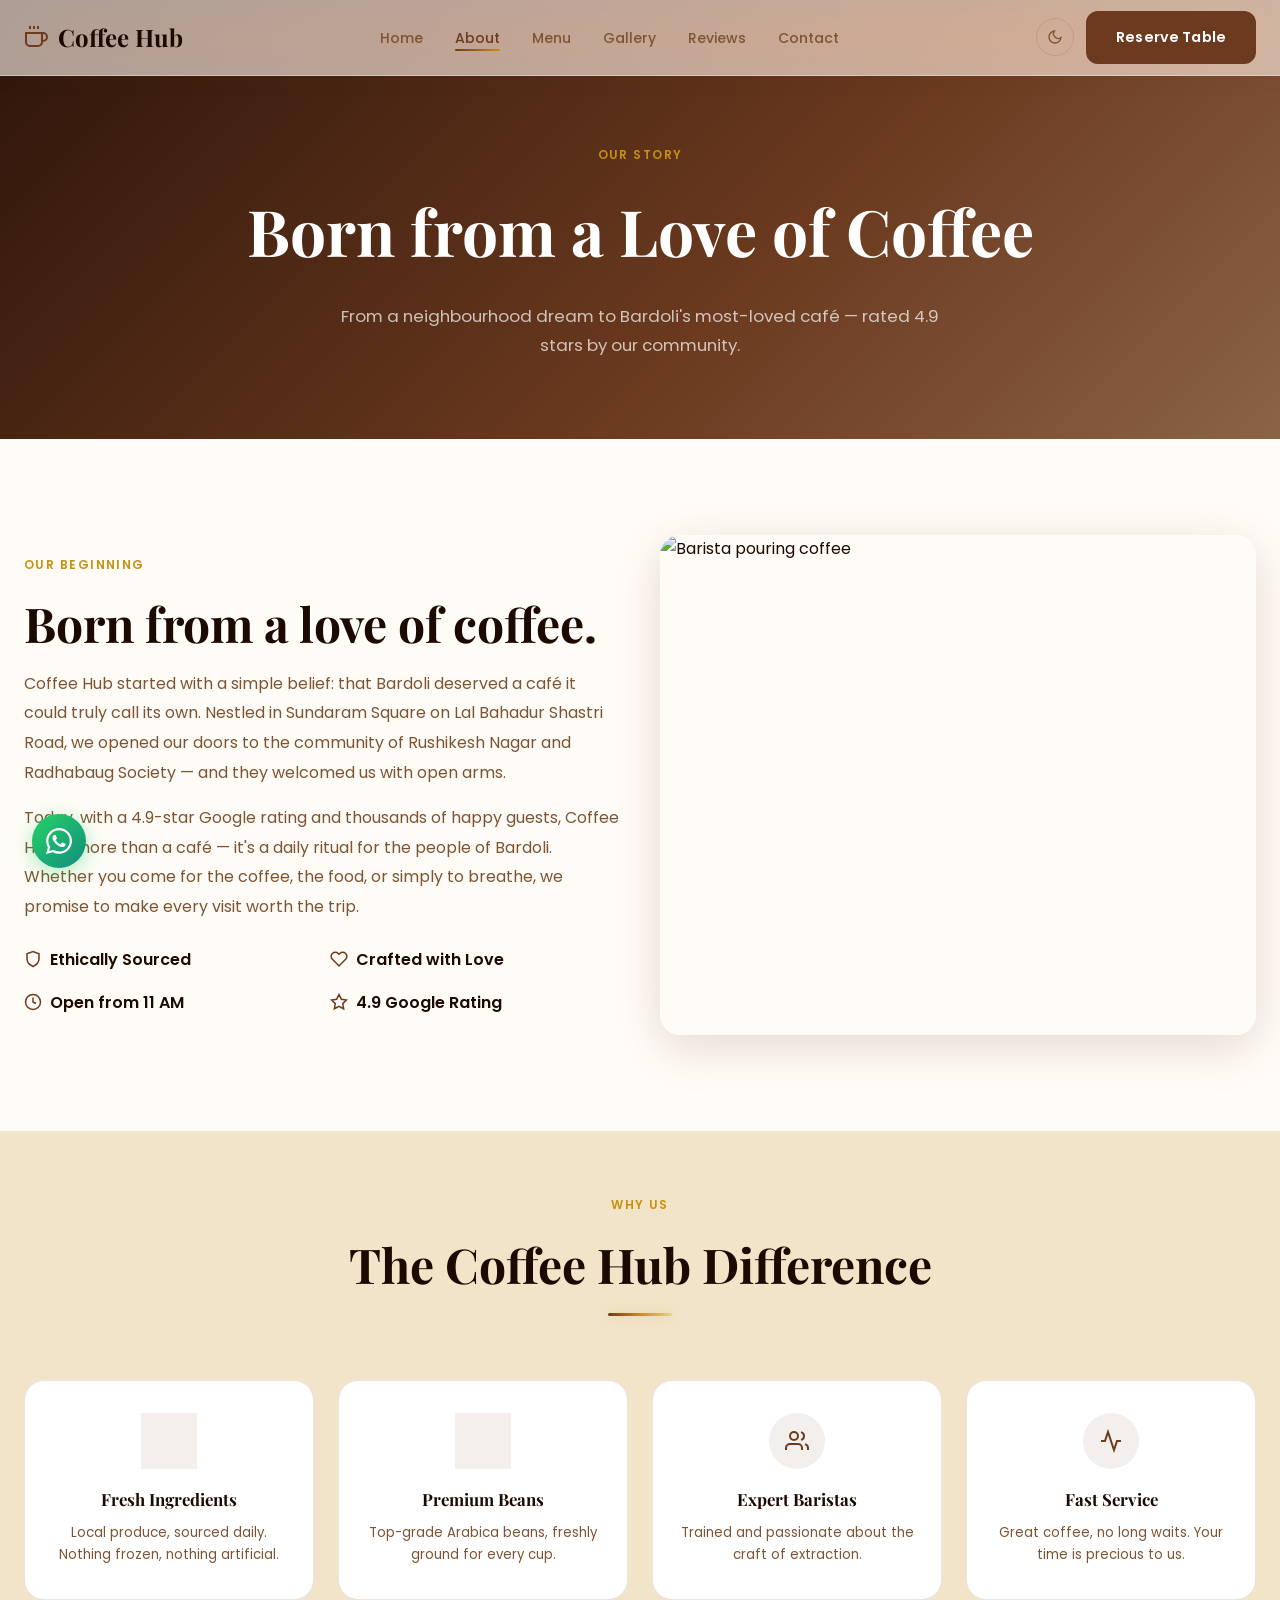
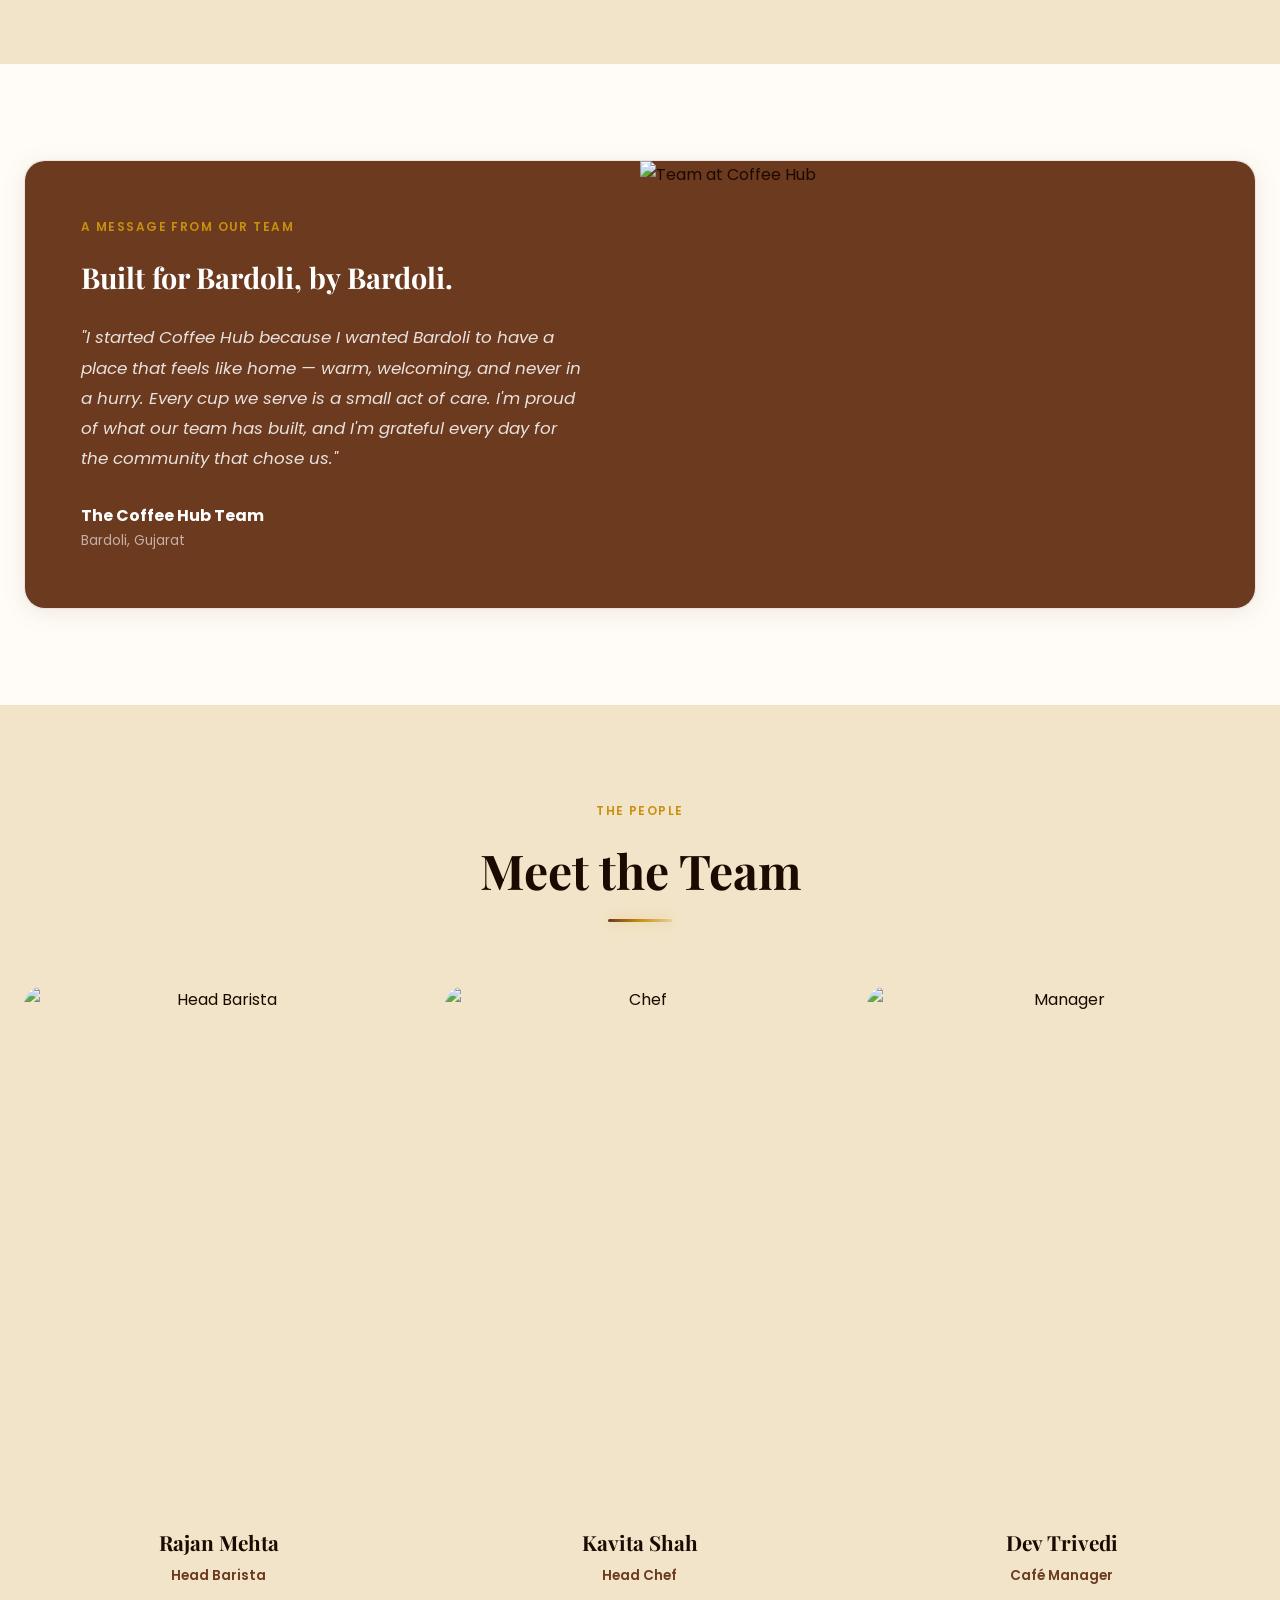
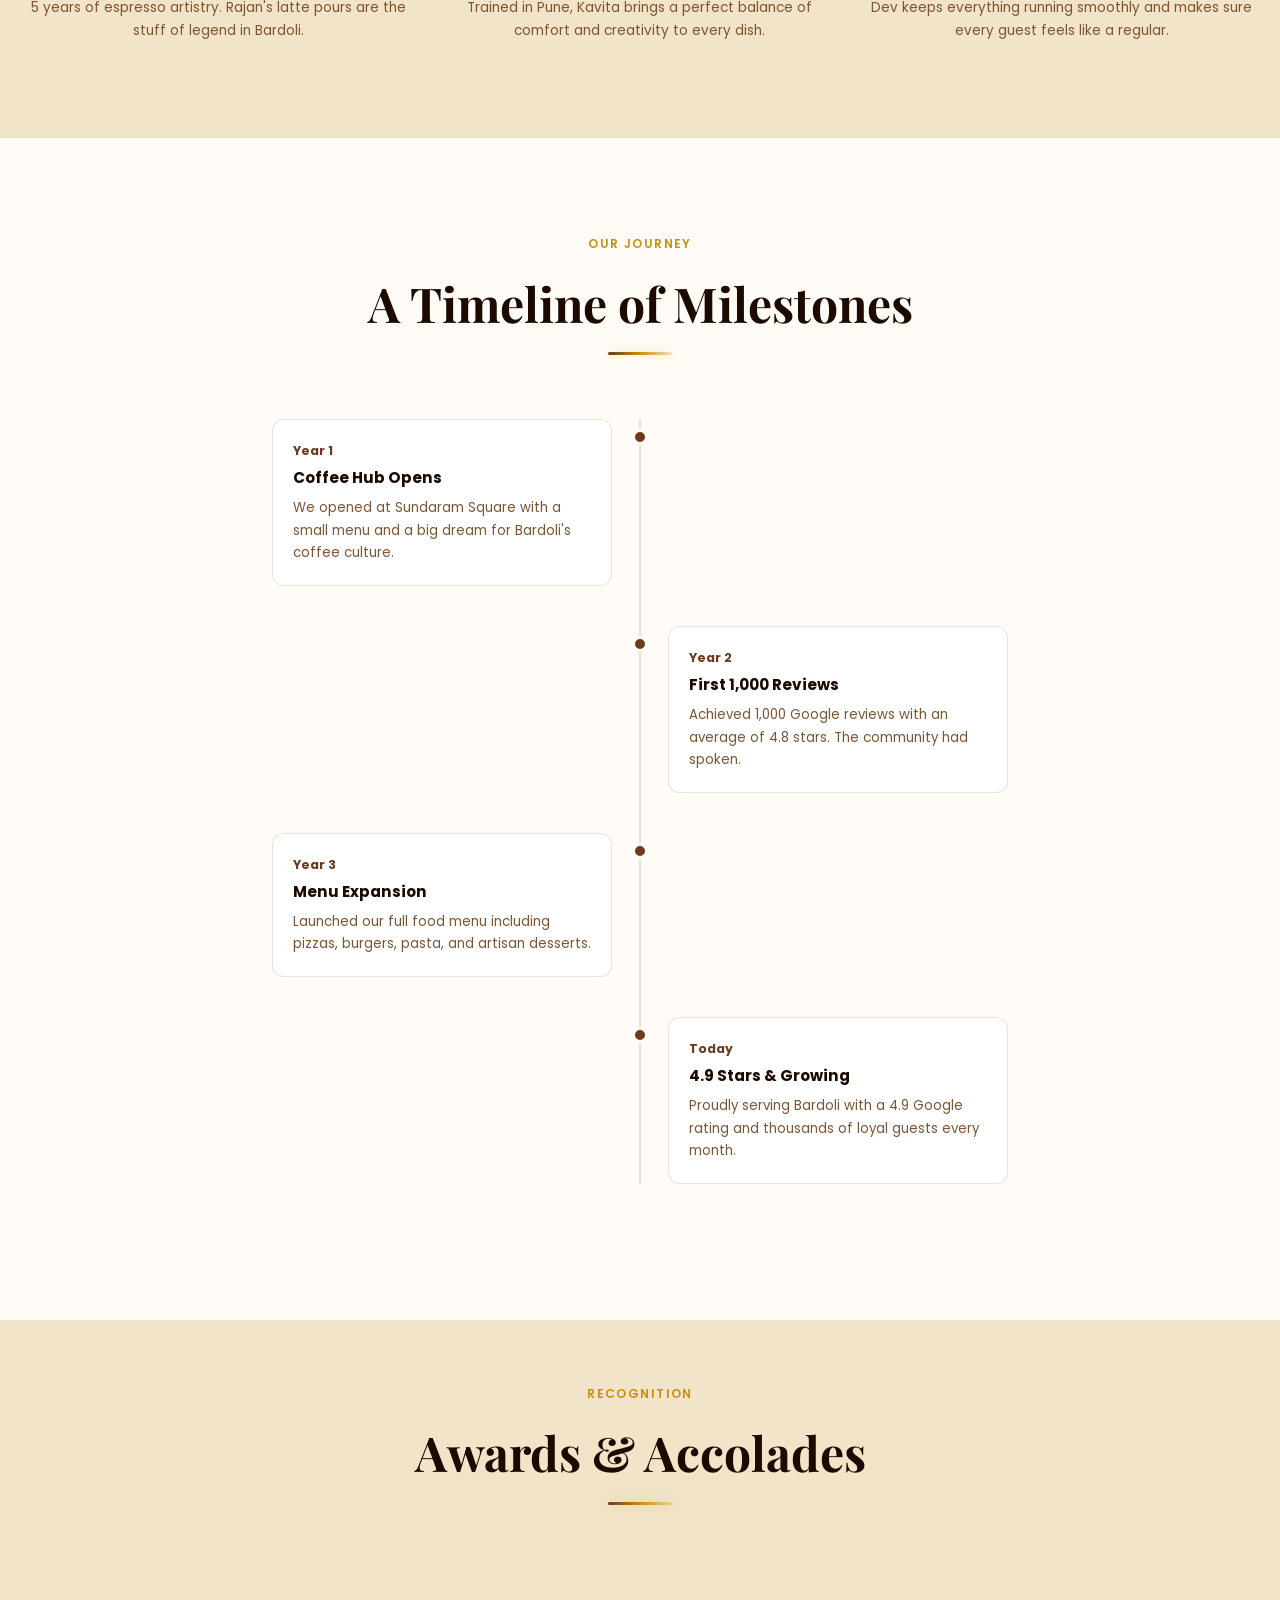
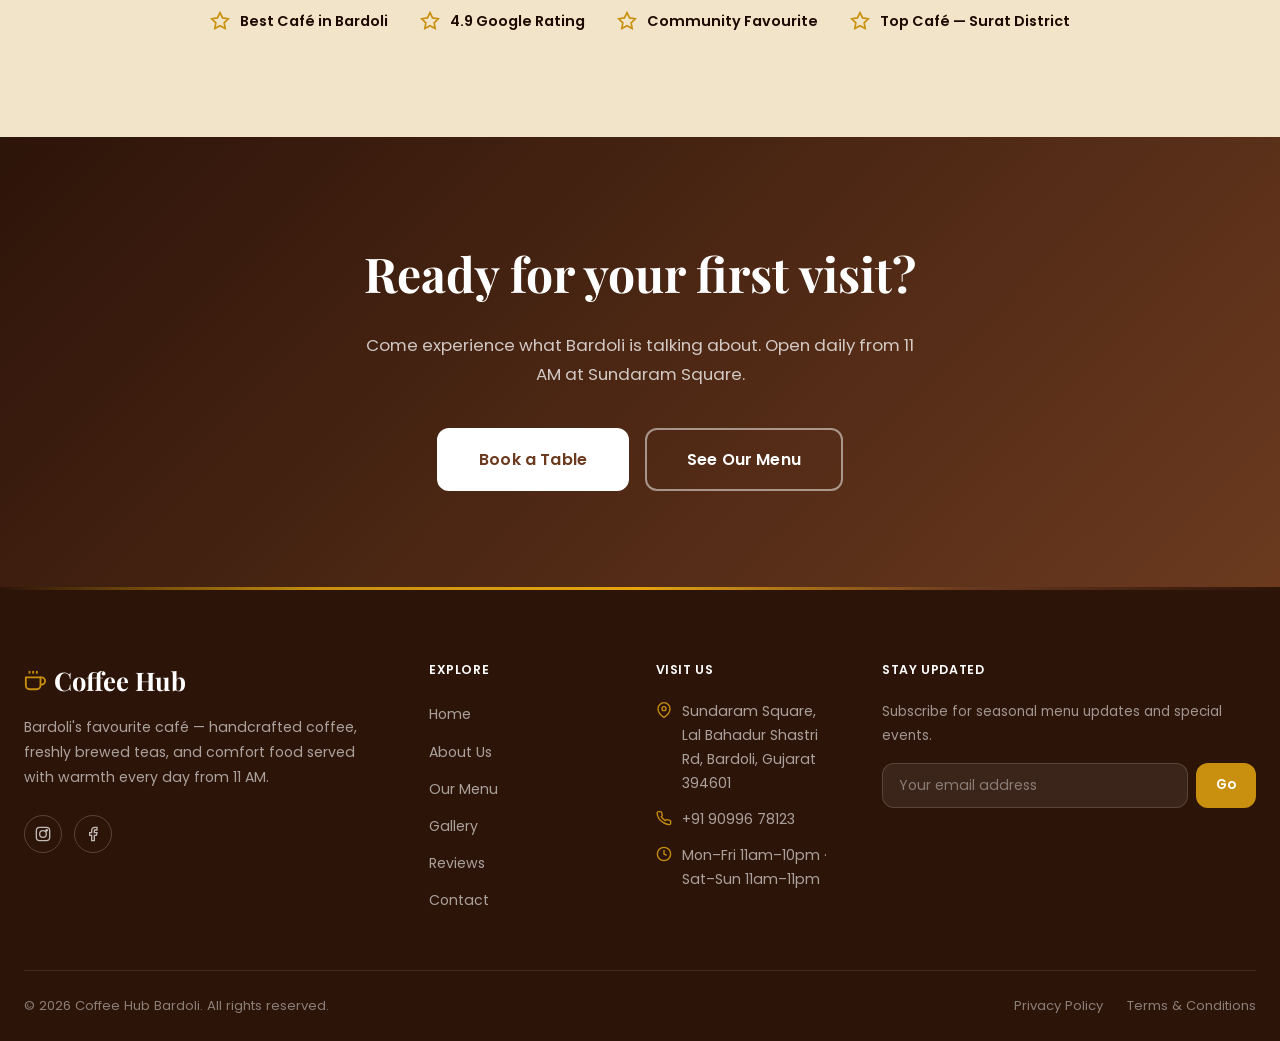
==== commit ef9dc0bb: "Add files via upload" ====
--- a/about.html
+++ b/about.html
@@ -13,9 +13,9 @@
   <link
     href="https://fonts.googleapis.com/css2?family=Playfair+Display:ital,wght@0,400;0,600;0,700;1,400&family=Poppins:wght@300;400;500;600&display=swap"
     rel="stylesheet">
-  <link rel="stylesheet" href="/css/animations.css">
-  <link rel="stylesheet" href="/css/style.css">
-  <link rel="stylesheet" href="/css/responsive.css">
+  <link rel="stylesheet" href="./css/animations.css">
+  <link rel="stylesheet" href="./css/style.css">
+  <link rel="stylesheet" href="./css/responsive.css">
 </head>
 
 <body>
@@ -428,7 +428,7 @@
   <a id="whatsapp-btn" href="https://wa.me/919099678123?text=Hi%2C%20I%27d%20like%20to%20know%20more%20about%20Coffee%20Hub%20Bardoli!" target="_blank" rel="noopener" aria-label="Chat on WhatsApp">
     <svg viewBox="0 0 24 24" width="26" height="26" fill="currentColor"><path d="M17.472 14.382c-.297-.149-1.758-.867-2.03-.967-.273-.099-.471-.148-.67.15-.197.297-.767.966-.94 1.164-.173.199-.347.223-.644.075-.297-.15-1.255-.463-2.39-1.475-.883-.788-1.48-1.761-1.653-2.059-.173-.297-.018-.458.13-.606.134-.133.298-.347.446-.52.149-.174.198-.298.298-.497.099-.198.05-.371-.025-.52-.075-.149-.669-1.612-.916-2.207-.242-.579-.487-.5-.669-.51-.173-.008-.371-.01-.57-.01-.198 0-.52.074-.792.372-.272.297-1.04 1.016-1.04 2.479 0 1.462 1.065 2.875 1.213 3.074.149.198 2.096 3.2 5.077 4.487.709.306 1.262.489 1.694.625.712.227 1.36.195 1.871.118.571-.085 1.758-.719 2.006-1.413.248-.694.248-1.289.173-1.413-.074-.124-.272-.198-.57-.347m-5.421 7.403h-.004a9.87 9.87 0 01-5.031-1.378l-.361-.214-3.741.982.998-3.648-.235-.374a9.86 9.86 0 01-1.51-5.26c.001-5.45 4.436-9.884 9.888-9.884 2.64 0 5.122 1.03 6.988 2.898a9.825 9.825 0 012.893 6.994c-.003 5.45-4.437 9.884-9.885 9.884m8.413-18.297A11.815 11.815 0 0012.05 0C5.495 0 .16 5.335.157 11.892c0 2.096.547 4.142 1.588 5.945L.057 24l6.305-1.654a11.882 11.882 0 005.683 1.448h.005c6.554 0 11.89-5.335 11.893-11.893a11.821 11.821 0 00-3.48-8.413Z"/></svg>
   </a>
-  <script src="/js/script.js"></script>
+  <script src="./js/script.js"></script>
 </body>
 
 </html>
